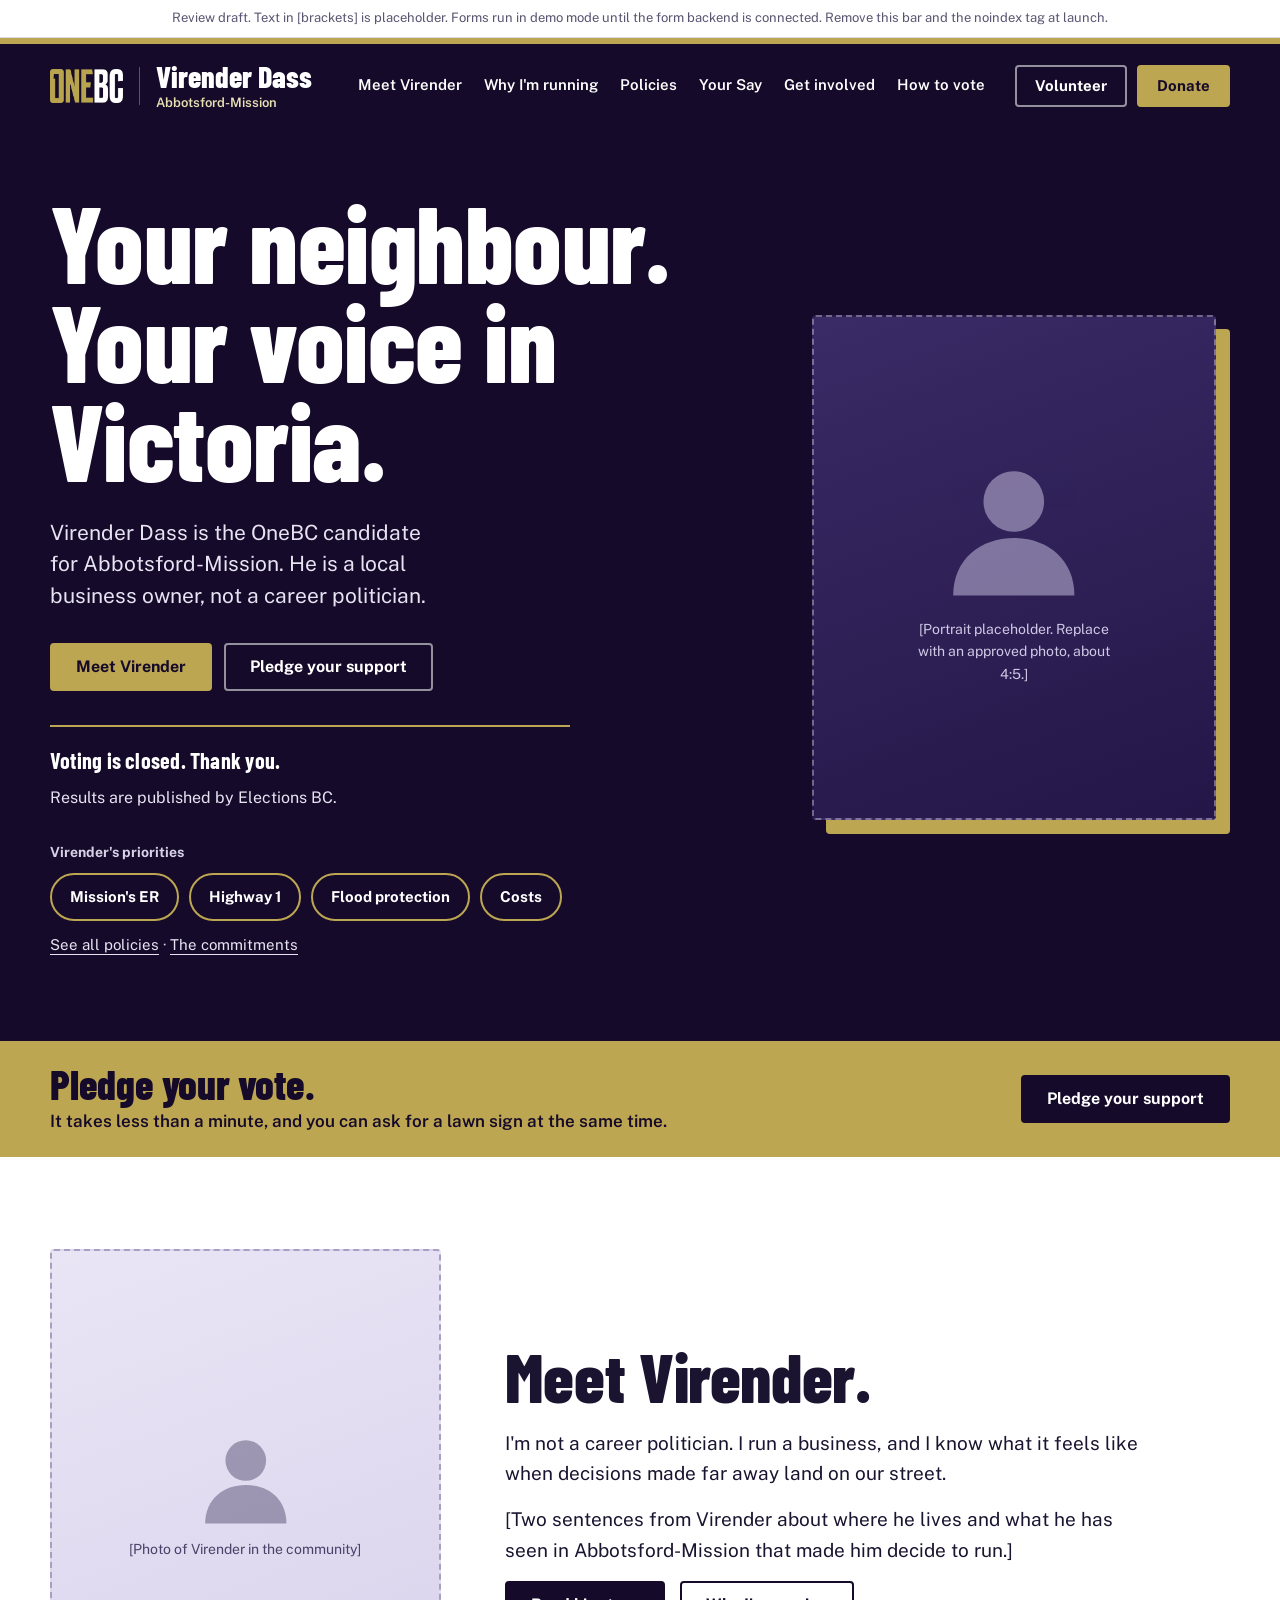
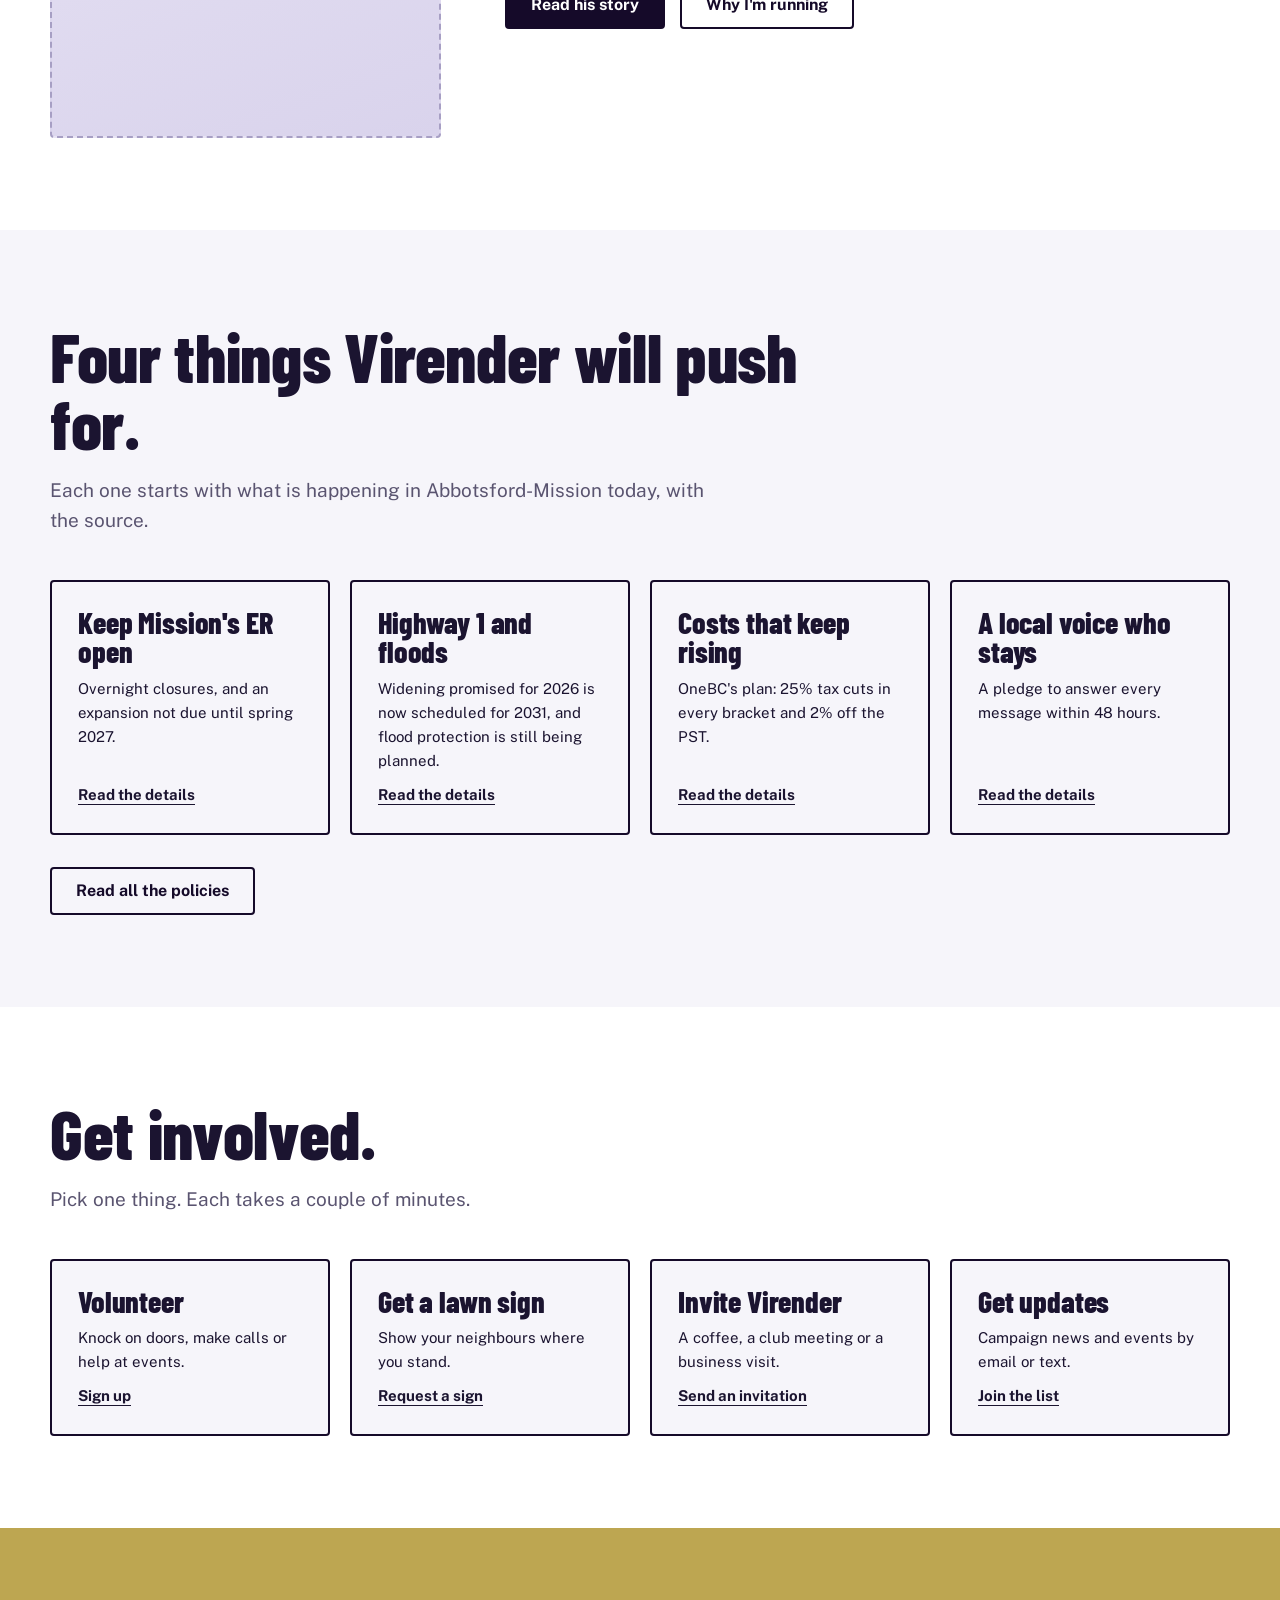
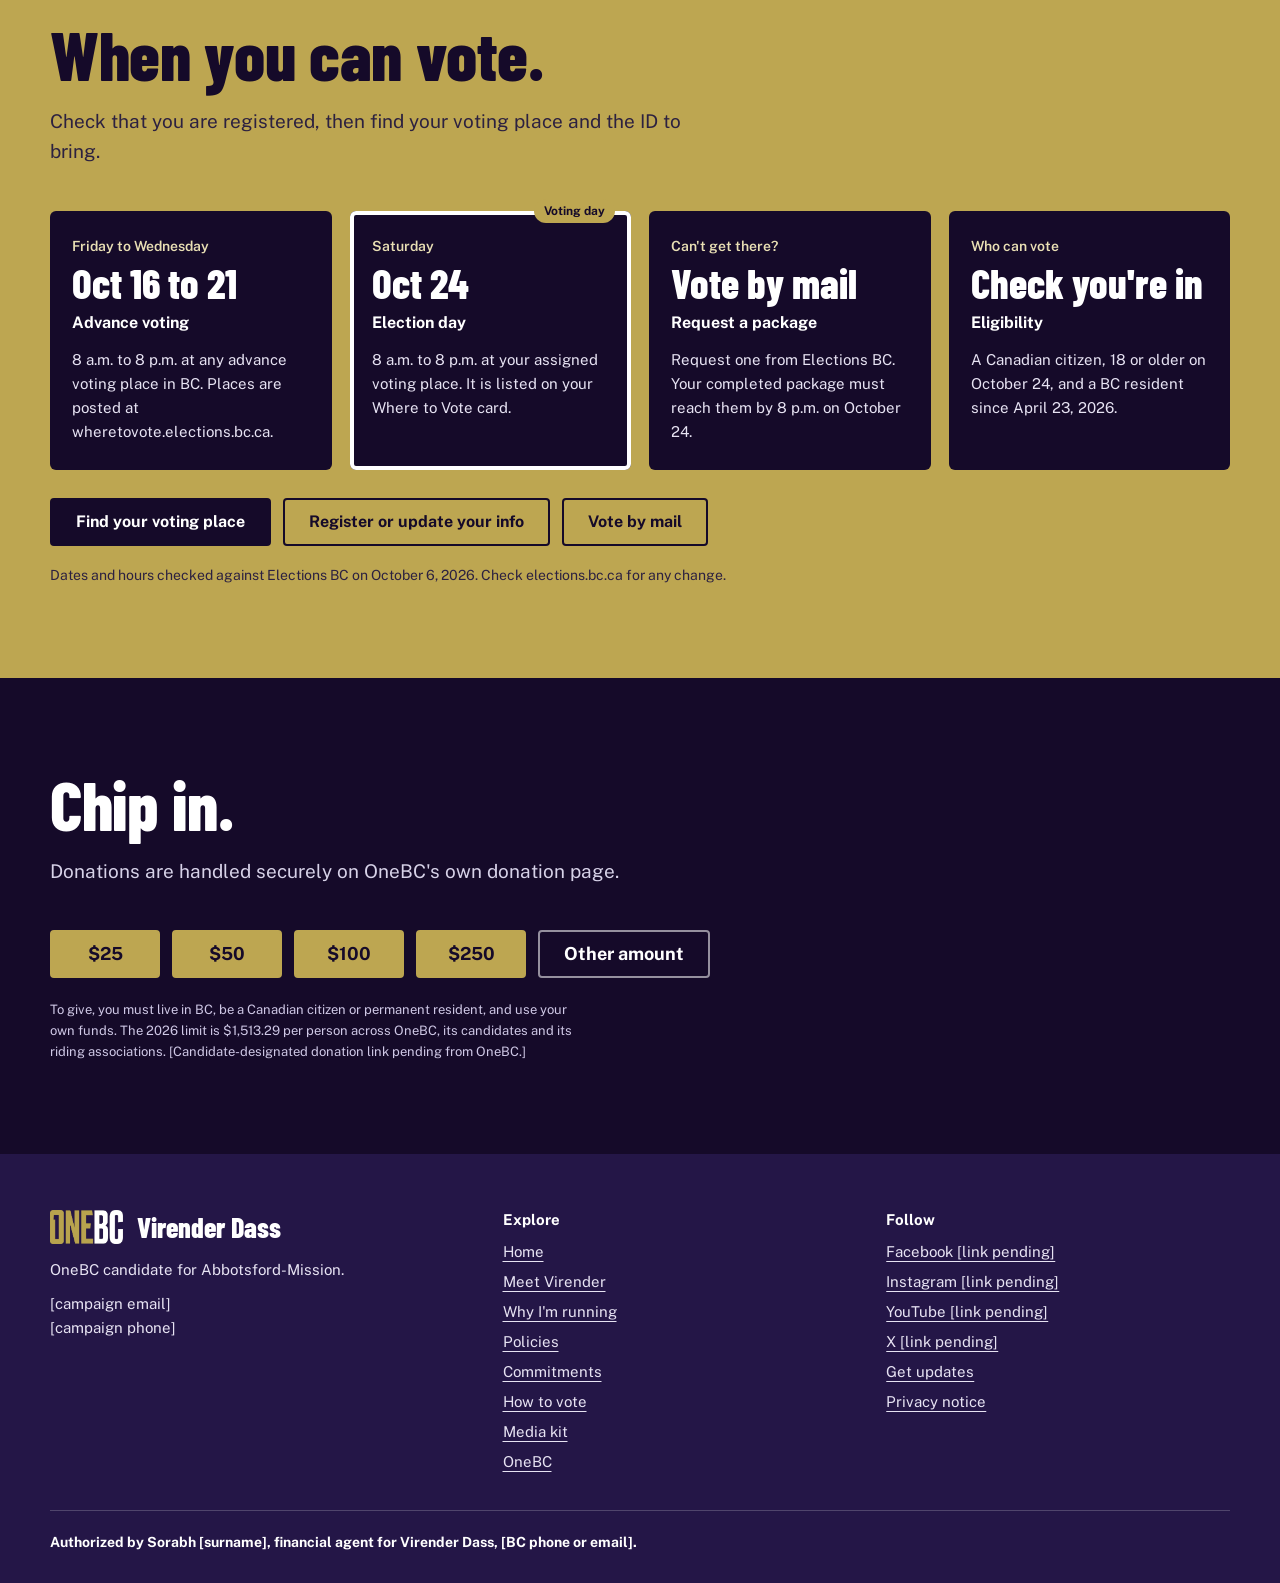
==== index.html @ bd993cc3 "Initial commit: Virender Dass campaign site Co-Authored-By: Claude Opus 5.5 <noreply@anthropic.com>" ====
<!doctype html>
<html lang="en-CA">
<head>
<meta charset="utf-8">
<meta name="viewport" content="width=device-width,initial-scale=1">
<title>Virender Dass | OneBC candidate for Abbotsford-Mission</title>
<meta name="description" content="Virender Dass is the OneBC candidate for Abbotsford-Mission. Meet him, read the plan, and find out how to vote on October 24.">
<!-- REMOVE the next line at launch so search engines can index the site -->
<meta name="robots" content="noindex,nofollow">
<meta name="theme-color" content="#150A29">
<meta property="og:title" content="Virender Dass | OneBC candidate for Abbotsford-Mission">
<meta property="og:description" content="Virender Dass is the OneBC candidate for Abbotsford-Mission. Meet him, read the plan, and find out how to vote on October 24.">
<meta property="og:type" content="website">
<link rel="icon" href="data:image/svg+xml,%3Csvg xmlns='http://www.w3.org/2000/svg' viewBox='0 0 64 64'%3E%3Crect width='64' height='64' rx='10' fill='%23150A29'/%3E%3Ctext x='32' y='43' font-family='Arial Black,Arial' font-size='28' font-weight='800' text-anchor='middle' fill='%23BDA651'%3EVD%3C/text%3E%3C/svg%3E">
<link rel="preconnect" href="https://fonts.googleapis.com">
<link rel="preconnect" href="https://fonts.gstatic.com" crossorigin>
<link href="https://fonts.googleapis.com/css2?family=Barlow+Condensed:wght@600;700;800&family=Public+Sans:wght@400;600;700&display=swap" rel="stylesheet">
<link rel="stylesheet" href="assets/style.css">
</head>
<body id="top">
<a class="skip" href="#main">Skip to content</a>
<div class="review" role="note">Review draft. Text in [brackets] is placeholder. Forms run in demo mode until the form backend is connected. Remove this bar and the noindex tag at launch.</div>
<header class="site-header">
  <div class="wrap bar">
    <a class="lockup" href="index.html" aria-label="Virender Dass, OneBC candidate for Abbotsford-Mission. Home">
      <img class="party-logo" src="assets/onebc-logo.png" alt="OneBC" width="73" height="34">
      <span class="rule" aria-hidden="true"></span>
      <span><span class="name">Virender Dass</span><span class="sub">Abbotsford-Mission</span></span>
    </a>
    <button class="menu-btn" aria-expanded="false" aria-controls="nav">Menu</button>
    <nav class="nav" id="nav" aria-label="Main">
      <a class="link" href="meet-virender.html">Meet Virender</a>
      <a class="link" href="why-im-running.html">Why I'm running</a>
      <a class="link" href="policies.html">Policies</a>
      <a class="link" href="your-say.html">Your Say</a>
      <a class="link" href="index.html#involved">Get involved</a>
      <a class="link" href="index.html#vote">How to vote</a>
      <span class="cta">
        <button class="btn btn-ghost" data-form="volunteer" type="button">Volunteer</button>
        <a class="btn btn-gold" href="#donate">Donate</a>
      </span>
    </nav>
  </div>
</header>
<main id="main">
<section class="hero" aria-labelledby="hero-title">
  <div class="wrap hero-grid">
    <div>
      <h1 id="hero-title">Your neighbour.<br>Your voice in Victoria.</h1>
      <p class="lede">Virender Dass is the OneBC candidate for Abbotsford-Mission. He is a local business owner, not a career politician.</p>
      <div class="actions">
        <a class="btn btn-gold" href="meet-virender.html">Meet Virender</a>
        <a class="btn btn-ghost" href="#" data-link="pledge" target="_blank" rel="noopener">Pledge your support</a>
      </div>
      <div class="countdown" id="countdown">
        <p class="cd-label" id="cd-label">Election day is Saturday, October 24</p>
        <div class="cd-grid" aria-hidden="true">
          <div><strong id="cd-d">--</strong><span>days</span></div>
          <div><strong id="cd-h">--</strong><span>hours</span></div>
          <div><strong id="cd-m">--</strong><span>minutes</span></div>
          <div class="cd-s"><strong id="cd-s">--</strong><span>seconds</span></div>
        </div>
        <p class="sr-only" id="cd-sr"></p>
        <p class="cd-status" id="cd-status">Advance voting is Friday, October 16 to Wednesday, October 21.</p>
      </div>
      <div class="pills">
        <p class="pills-label">Virender's priorities</p>
        <ul>
          <li><a href="policies.html#health">Mission's ER</a></li>
          <li><a href="policies.html#roads">Highway 1</a></li>
          <li><a href="policies.html#floods">Flood protection</a></li>
          <li><a href="policies.html#costs">Costs</a></li>
        </ul>
        <p class="pill-links"><a href="policies.html">See all policies</a> <span aria-hidden="true">·</span> <a href="commitments.html">The commitments</a></p>
      </div>
    </div>
    <figure class="portrait">
      <div class="frame" id="portrait">
        <!-- Replace this block with: <img src="assets/virender-portrait.jpg" alt="Virender Dass"> -->
        <svg viewBox="0 0 100 100" aria-hidden="true"><circle cx="50" cy="34" r="20" fill="currentColor"/><path d="M10 96c0-24 18-38 40-38s40 14 40 38z" fill="currentColor"/></svg>
        <small>[Portrait placeholder. Replace with an approved photo, about 4:5.]</small>
      </div>
    </figure>
  </div>
</section>

<section class="pledge" aria-label="Pledge your vote">
  <div class="wrap">
    <div>
      <h2>Pledge your vote.</h2>
      <p>It takes less than a minute, and you can ask for a lawn sign at the same time.</p>
    </div>
    <a class="btn btn-navy" href="#" data-link="pledge" target="_blank" rel="noopener">Pledge your support</a>
  </div>
</section>

<section class="block teaser" aria-labelledby="meet-title">
  <div class="wrap teaser-grid">
    <div class="ph tall" role="img" aria-label="Photo of Virender in the community"><svg viewBox="0 0 100 100" aria-hidden="true"><circle cx="50" cy="34" r="20" fill="currentColor"/><path d="M10 96c0-24 18-38 40-38s40 14 40 38z" fill="currentColor"/></svg><span>[Photo of Virender in the community]</span></div>
    <div>
      <h2 id="meet-title">Meet Virender.</h2>
      <p>I'm not a career politician. I run a business, and I know what it feels like when decisions made far away land on our street.</p>
      <p>[Two sentences from Virender about where he lives and what he has seen in Abbotsford-Mission that made him decide to run.]</p>
      <p><a class="btn btn-navy" href="meet-virender.html">Read his story</a> &nbsp; <a class="btn btn-line" href="why-im-running.html">Why I'm running</a></p>
    </div>
  </div>
</section>

<section class="block" id="priorities" aria-labelledby="pri-title">
  <div class="wrap">
    <div class="sec-head">
      <h2 id="pri-title">Four things Virender will push for.</h2>
      <p>Each one starts with what is happening in Abbotsford-Mission today, with the source.</p>
    </div>
    <div class="tiles">
      <a class="tile" href="policies.html#health"><h3>Keep Mission's ER open</h3><p>Overnight closures, and an expansion not due until spring 2027.</p><span class="go">Read the details</span></a>
      <a class="tile" href="policies.html#roads"><h3>Highway 1 and floods</h3><p>Widening promised for 2026 is now scheduled for 2031, and flood protection is still being planned.</p><span class="go">Read the details</span></a>
      <a class="tile" href="policies.html#costs"><h3>Costs that keep rising</h3><p>OneBC's plan: 25% tax cuts in every bracket and 2% off the PST.</p><span class="go">Read the details</span></a>
      <a class="tile" href="policies.html#voice"><h3>A local voice who stays</h3><p>A pledge to answer every message within 48 hours.</p><span class="go">Read the details</span></a>
    </div>
    <p style="margin-top:32px"><a class="btn btn-line" href="policies.html">Read all the policies</a></p>
  </div>
</section>

<section class="block involved" id="involved" aria-labelledby="inv-title">
  <div class="wrap">
    <div class="sec-head">
      <h2 id="inv-title">Get involved.</h2>
      <p>Pick one thing. Each takes a couple of minutes.</p>
    </div>
    <div class="tiles">
      <button class="tile" type="button" data-form="volunteer"><h3>Volunteer</h3><p>Knock on doors, make calls or help at events.</p><span class="go">Sign up</span></button>
      <button class="tile" type="button" data-form="lawnsign"><h3>Get a lawn sign</h3><p>Show your neighbours where you stand.</p><span class="go">Request a sign</span></button>
      <button class="tile" type="button" data-form="invite"><h3>Invite Virender</h3><p>A coffee, a club meeting or a business visit.</p><span class="go">Send an invitation</span></button>
      <button class="tile" type="button" data-form="updates"><h3>Get updates</h3><p>Campaign news and events by email or text.</p><span class="go">Join the list</span></button>
    </div>
  </div>
</section>

<section class="block vote" id="vote" aria-labelledby="vote-title">
  <div class="wrap">
    <div class="sec-head">
      <h2 id="vote-title">When you can vote.</h2>
      <p>Check that you are registered, then find your voting place and the ID to bring.</p>
    </div>
    <div class="vote-cards">
      <div class="vcard">
        <span class="dow">Friday to Wednesday</span>
        <strong>Oct 16 to 21</strong>
        <span class="what">Advance voting</span>
        <p>8 a.m. to 8 p.m. at any advance voting place in BC. Places are posted at wheretovote.elections.bc.ca.</p>
      </div>
      <div class="vcard hl">
        <span class="dow">Saturday</span>
        <strong>Oct 24</strong>
        <span class="what">Election day</span>
        <p>8 a.m. to 8 p.m. at your assigned voting place. It is listed on your Where to Vote card.</p>
        <em class="badge">Voting day</em>
      </div>
      <div class="vcard">
        <span class="dow">Can't get there?</span>
        <strong>Vote by mail</strong>
        <span class="what">Request a package</span>
        <p>Request one from Elections BC. Your completed package must reach them by 8 p.m. on October 24.</p>
      </div>
      <div class="vcard">
        <span class="dow">Who can vote</span>
        <strong>Check you're in</strong>
        <span class="what">Eligibility</span>
        <p>A Canadian citizen, 18 or older on October 24, and a BC resident since April 23, 2026.</p>
      </div>
    </div>
    <p class="vote-actions">
      <a class="btn btn-navy" href="https://wheretovote.elections.bc.ca" target="_blank" rel="noopener">Find your voting place</a>
      <a class="btn btn-line" href="https://elections.bc.ca/register" target="_blank" rel="noopener">Register or update your info</a>
      <a class="btn btn-line" href="https://elections.bc.ca/votebymail" target="_blank" rel="noopener">Vote by mail</a>
    </p>
    <p class="checked">Dates and hours checked against Elections BC on October 6, 2026. Check elections.bc.ca for any change.</p>
  </div>
</section>
<section class="block donate" id="donate" aria-labelledby="don-title">
  <div class="wrap">
    <div class="sec-head">
      <h2 id="don-title">Chip in.</h2>
      <p>Donations are handled securely on OneBC's own donation page.</p>
    </div>
    <div class="amounts">
      <a class="btn btn-gold" href="#" data-link="donate" target="_blank" rel="noopener">$25</a>
      <a class="btn btn-gold" href="#" data-link="donate" target="_blank" rel="noopener">$50</a>
      <a class="btn btn-gold" href="#" data-link="donate" target="_blank" rel="noopener">$100</a>
      <a class="btn btn-gold" href="#" data-link="donate" target="_blank" rel="noopener">$250</a>
      <a class="btn btn-ghost" href="#" data-link="donate" target="_blank" rel="noopener">Other amount</a>
    </div>
    <p class="fine">To give, you must live in BC, be a Canadian citizen or permanent resident, and use your own funds. The 2026 limit is $1,513.29 per person across OneBC, its candidates and its riding associations. [Candidate-designated donation link pending from OneBC.]</p>
  </div>
</section>
</main>

<footer class="footer">
  <div class="wrap">
    <div class="f-grid">
      <div>
        <div class="logo-row">
          <img class="party-logo" src="assets/onebc-logo.png" alt="OneBC" width="73" height="34">
          <span class="nm">Virender Dass</span>
        </div>
        <p>OneBC candidate for Abbotsford-Mission.</p>
        <p style="margin-top:10px">[campaign email]<br>[campaign phone]</p>
      </div>
      <div>
        <h4>Explore</h4>
        <ul>
          <li><a href="index.html">Home</a></li>
          <li><a href="meet-virender.html">Meet Virender</a></li>
          <li><a href="why-im-running.html">Why I'm running</a></li>
          <li><a href="policies.html">Policies</a></li>
          <li><a href="commitments.html">Commitments</a></li>
          <li><a href="index.html#vote">How to vote</a></li>
          <li><a href="media-kit.html">Media kit</a></li>
          <li><a href="https://1bc.ca/" target="_blank" rel="noopener">OneBC</a></li>
        </ul>
      </div>
      <div>
        <h4>Follow</h4>
        <ul>
          <li><a href="#">Facebook [link pending]</a></li>
          <li><a href="#">Instagram [link pending]</a></li>
          <li><a href="#">YouTube [link pending]</a></li>
          <li><a href="#">X [link pending]</a></li>
          <li><button class="linkbtn" type="button" data-form="updates">Get updates</button></li>
          <li><button class="linkbtn" type="button" data-privacy-open>Privacy notice</button></li>
        </ul>
      </div>
    </div>
    <div class="auth">
      <p><strong>Authorized by Sorabh [surname], financial agent for Virender Dass, [BC phone or email].</strong></p>
    </div>
  </div>
</footer>

<dialog id="dlg" aria-labelledby="dlg-title">
  <div class="dlg-in">
    <div class="dlg-head"><h2 id="dlg-title"></h2><button class="x" type="button" aria-label="Close" id="dlg-x">&times;</button></div>
    <p class="dlg-intro" id="dlg-intro"></p>
    <div id="dlg-body"></div>
  </div>
</dialog>
<script src="assets/site.js"></script>
</body>
</html>
---- assets/style.css ----
:root{
  --navy:#150A29; --navy-2:#241647; --gold:#BDA651; --gold-soft:#E9DFB4;
  --ink:#1B1430; --muted:#5A5470; --paper:#F6F5FA; --white:#fff; --line:#DDD9E8;
  --note-gold:#F1E4A4; --note-white:#FFFFFF; --note-lilac:#DAD6F0; --note-blush:#F2D9D6;
  --display:"Barlow Condensed","Arial Narrow",Impact,sans-serif;
  --body:"Public Sans",system-ui,-apple-system,"Segoe UI",Roboto,Arial,sans-serif;
}
*{box-sizing:border-box}
html{scroll-behavior:smooth;scroll-padding-top:96px}
body{margin:0;background:var(--paper);color:var(--ink);font:400 17px/1.6 var(--body);-webkit-font-smoothing:antialiased}
img{max-width:100%;display:block}
a{color:inherit;text-underline-offset:4px}
h1,h2,h3,h4,p,figure,ul,ol{margin:0}
h1,h2,h3{font-family:var(--display);font-weight:800;line-height:.98;letter-spacing:-.005em}
h4{font:700 15px/1.3 var(--body)}
button,input,select,textarea{font:inherit;color:inherit}
:focus-visible{outline:3px solid var(--gold);outline-offset:3px}
.wrap{width:min(1180px,calc(100% - 48px));margin-inline:auto}
.skip{position:absolute;left:12px;top:-80px;background:var(--white);color:var(--ink);padding:10px 14px;z-index:100;border-radius:4px}
.skip:focus{top:12px}

/* review bar (remove at launch) */
.review{background:var(--white);border-bottom:1px solid var(--line);font-size:13px;padding:8px 24px;text-align:center;color:var(--muted)}

/* buttons */
.btn{display:inline-flex;align-items:center;justify-content:center;gap:8px;min-height:48px;padding:11px 24px;border-radius:4px;border:2px solid transparent;font:700 16px/1 var(--body);text-decoration:none;cursor:pointer;transition:background .15s,color .15s,border-color .15s}
.btn-gold{background:var(--gold);color:var(--navy);border-color:var(--gold)}
.btn-gold:hover{background:var(--gold-soft);border-color:var(--gold-soft)}
.btn-ghost{background:transparent;color:var(--white);border-color:rgba(255,255,255,.55)}
.btn-ghost:hover{border-color:var(--white);background:rgba(255,255,255,.08)}
.btn-navy{background:var(--navy);color:var(--white);border-color:var(--navy)}
.btn-navy:hover{background:var(--navy-2)}
.btn-line{background:transparent;color:var(--navy);border-color:var(--navy)}
.btn-line:hover{background:var(--navy);color:var(--white)}
.btn[disabled]{opacity:.6;cursor:progress}

/* header */
.site-header{background:var(--navy);color:var(--white);position:sticky;top:0;z-index:50;border-top:6px solid var(--gold)}
.bar{display:flex;align-items:center;gap:28px;min-height:84px}
.lockup{display:flex;align-items:center;gap:16px;text-decoration:none;flex-shrink:0}
.party-logo{height:34px;width:auto}
.lockup .rule{width:1px;height:38px;background:rgba(255,255,255,.3)}
.lockup .name{display:block;font:800 30px/1 var(--display)}
.lockup .sub{display:block;font:600 13px/1.2 var(--body);color:var(--gold-soft);margin-top:4px}
.nav{margin-left:auto;display:flex;align-items:center;gap:22px}
.nav a.link{font:600 15px/1 var(--body);text-decoration:none;padding:8px 0;border-bottom:2px solid transparent}
.nav a.link:hover{border-color:var(--gold)}
.nav .cta{display:flex;gap:10px;margin-left:8px}
.nav .btn{min-height:42px;padding:8px 18px;font-size:15px}
.menu-btn{display:none;margin-left:auto;background:transparent;border:2px solid rgba(255,255,255,.5);color:var(--white);border-radius:4px;padding:8px 14px;font-weight:700;cursor:pointer}

/* hero */
.hero{background:var(--navy);color:var(--white);padding:64px 0 84px}
.hero-grid{display:grid;grid-template-columns:1.25fr .75fr;gap:64px;align-items:center}
.hero h1{font-size:clamp(3.6rem,8.4vw,7.6rem);line-height:.92}
.hero .lede{font-size:21px;line-height:1.5;max-width:30ch;margin-top:28px;color:#E7E3F3}
.hero .actions{display:flex;flex-wrap:wrap;gap:12px;margin-top:32px}
.hero .dates{margin-top:30px;padding-top:18px;border-top:2px solid var(--gold);display:inline-flex;gap:28px;flex-wrap:wrap;font-size:16px;color:#E7E3F3}
.hero .dates strong{display:block;font:700 22px/1.1 var(--display);color:var(--white);letter-spacing:.01em}
.portrait{position:relative;margin:0 14px 14px 0}
.portrait::before{content:"";position:absolute;inset:14px -14px -14px 14px;background:var(--gold);border-radius:4px}
.portrait .frame{position:relative;aspect-ratio:4/5;border-radius:4px;background:linear-gradient(160deg,#3a2a66,#241647);display:flex;flex-direction:column;align-items:center;justify-content:center;text-align:center;padding:28px;color:#CFC8E6;border:2px dashed rgba(255,255,255,.35);overflow:hidden}
.portrait .frame img{position:absolute;inset:0;width:100%;height:100%;object-fit:cover}
.portrait .frame svg{width:44%;opacity:.5;margin-bottom:16px}
.portrait .frame small{font-size:14px;max-width:24ch}

/* pledge band */
.pledge{background:var(--gold);color:var(--navy)}
.pledge .wrap{display:flex;align-items:center;justify-content:space-between;gap:24px;padding-block:22px;flex-wrap:wrap}
.pledge h2{font-size:clamp(1.9rem,3.6vw,2.6rem)}
.pledge p{font-weight:600;margin-top:4px}

/* sections */
section.block{padding:92px 0}
.sec-head{max-width:760px;margin-bottom:44px}
.sec-head h2{font-size:clamp(2.6rem,5.4vw,4.4rem)}
.sec-head p{margin-top:18px;font-size:19px;color:var(--muted);max-width:56ch}

/* your say */
.say{background:var(--paper)}
.say-grid{display:grid;grid-template-columns:.9fr 1.1fr;gap:40px;align-items:start}
.stack{display:grid;gap:26px;position:sticky;top:110px}
.note{position:relative;padding:26px 26px 24px;border-radius:2px;box-shadow:7px 8px 0 rgba(21,10,41,.16);background:var(--note-white)}
.note::after{content:"";position:absolute;top:0;right:0;width:30px;height:30px;background:linear-gradient(225deg,var(--paper) 50%,rgba(21,10,41,.18) 50%)}
.n-gold{background:var(--note-gold)} .n-white{background:var(--note-white)} .n-lilac{background:var(--note-lilac)} .n-blush{background:var(--note-blush)}
.call h3{font-size:22px;font-weight:700;margin-bottom:6px}
.call .num{font:800 clamp(2.4rem,5vw,3.4rem)/1 var(--display);margin:4px 0 10px;display:block}
.call a.num{text-decoration:none}
.call p{font-size:16px}
.how h3{font-size:24px;margin-bottom:14px}
.how ol{padding-left:0;list-style:none;display:grid;gap:12px;counter-reset:s}
.how li{counter-increment:s;display:grid;grid-template-columns:34px 1fr;gap:12px;align-items:start;font-size:16px}
.how li::before{content:counter(s);display:grid;place-items:center;width:34px;height:34px;border-radius:50%;background:var(--navy);color:var(--white);font:800 18px/1 var(--display)}
.formcard h3{font-size:30px;margin-bottom:6px}
.formcard .intro{font-size:16px;color:var(--muted);margin-bottom:8px}

/* forms */
.field{margin-top:16px}
.field label,.field .lab{display:block;font-weight:700;font-size:15px;margin-bottom:6px}
.field .opt{font-weight:400;color:var(--muted)}
.field input[type=text],.field input[type=email],.field input[type=tel],.field select,.field textarea{width:100%;background:var(--white);border:2px solid #B9B3CC;border-radius:4px;padding:12px 13px;min-height:48px}
.field textarea{min-height:130px;resize:vertical}
.field input:focus,.field select:focus,.field textarea:focus{border-color:var(--navy);outline:3px solid var(--gold);outline-offset:1px}
.field .help{font-size:14px;color:var(--muted);margin-top:5px}
.field .count{font-size:13px;color:var(--muted);text-align:right;margin-top:4px}
.field.invalid input,.field.invalid select,.field.invalid textarea{border-color:#A3122A}
.err{color:#A3122A;font-size:14px;font-weight:600;margin-top:5px;display:none}
.field.invalid .err{display:block}
.field label.check,.check{display:grid;grid-template-columns:24px 1fr;gap:10px;align-items:start;font-size:15px;font-weight:400;margin:12px 0 0}
.check input{width:22px;height:22px;margin:2px 0 0;accent-color:var(--navy)}
.checks{display:grid;grid-template-columns:1fr 1fr;gap:2px 16px}
.hp{position:absolute!important;left:-9999px;width:1px;height:1px;overflow:hidden}
.submit-row{margin-top:22px;display:flex;align-items:center;gap:14px;flex-wrap:wrap}
.fine{font-size:13px;color:var(--muted);margin-top:14px}
.done{padding:6px 0}
.done h3{font-size:34px;margin-bottom:10px}
.done .ref{margin-top:14px;font-size:15px}
.done .ref strong{font:800 28px/1 var(--display);letter-spacing:.06em;margin-left:6px}
.demo-note{margin-top:14px;font-size:14px;font-weight:700;color:#8a4b00}

/* wall */
.wall-head{display:flex;align-items:end;justify-content:space-between;gap:20px;margin:72px 0 28px;flex-wrap:wrap}
.wall-head h3{font-size:clamp(2rem,4vw,3rem)}
.wall-head p{color:var(--muted);max-width:46ch}
.wall{display:grid;grid-template-columns:repeat(auto-fill,minmax(250px,1fr));gap:30px 26px}
.wall .note{padding:24px 22px 18px;transform:rotate(var(--r,0deg));transition:transform .18s}
.wall .note:hover{transform:rotate(0) translateY(-3px)}
.wall .note:nth-child(4n+1){--r:-1.4deg} .wall .note:nth-child(4n+2){--r:.9deg} .wall .note:nth-child(4n+3){--r:-.6deg} .wall .note:nth-child(4n+4){--r:1.3deg}
.wall .topic{font-weight:700;font-size:13px;color:var(--navy);background:rgba(21,10,41,.09);display:inline-block;padding:3px 9px;border-radius:99px;margin-bottom:12px}
.wall .text{font-size:17px;line-height:1.5}
.wall .meta{display:flex;justify-content:space-between;gap:10px;margin-top:16px;padding-top:10px;border-top:1px solid rgba(21,10,41,.4);font-size:13px;font-weight:700}
.wall .sample{position:absolute;top:-10px;left:14px;background:#8a4b00;color:var(--white);font:700 12px/1 var(--body);padding:5px 8px;border-radius:3px}
.wall-empty{background:var(--white);border:2px dashed #B9B3CC;border-radius:4px;padding:34px;text-align:center;color:var(--muted)}
.wall-flag{margin-bottom:18px;font-size:14px;font-weight:700;color:#8a4b00}

/* meet */
.meet{background:var(--white)}
.meet-grid{display:grid;grid-template-columns:.8fr 1.2fr;gap:64px;align-items:start}
.facts{list-style:none;padding:0;display:grid;gap:0;border-top:3px solid var(--navy)}
.facts li{padding:18px 0;border-bottom:1px solid var(--line)}
.facts strong{display:block;font:800 26px/1.1 var(--display)}
.facts span{font-size:15px;color:var(--muted)}
.prose p{margin-bottom:18px;max-width:60ch}
.prose p:first-child{font-size:22px;line-height:1.45;font-weight:600}

/* priorities */
.issues{border-top:3px solid var(--navy)}
.issue{display:grid;grid-template-columns:.8fr 1.1fr 1.1fr;gap:40px;padding:36px 0;border-bottom:1px solid var(--line)}
.issue h3{font-size:clamp(1.9rem,3vw,2.5rem)}
.issue h4{margin-bottom:8px;color:var(--muted)}
.issue p{font-size:16px;max-width:52ch}
.issue ul{padding-left:20px;font-size:16px;display:grid;gap:6px}
.sources{margin-top:12px;font-size:14px;color:var(--muted)}
.sources a{margin-right:12px}
.plan-link{margin-top:36px}

/* involved */
.involved{background:var(--white)}
.tiles{display:grid;grid-template-columns:repeat(4,1fr);gap:20px}
.tile{display:flex;flex-direction:column;align-items:flex-start;gap:10px;padding:26px;border:2px solid var(--navy);border-radius:4px;background:var(--paper);text-align:left;cursor:pointer;text-decoration:none;transition:background .15s,color .15s}
.tile:hover{background:var(--navy);color:var(--white)}
.tile h3{font-size:30px}
.tile p{font-size:15px}
.tile .go{margin-top:auto;font-weight:700;font-size:15px;text-decoration:underline;text-underline-offset:4px}

/* vote */
.vote{background:var(--gold);color:var(--navy)}
.vote .sec-head p{color:#2c2140}
.dates-grid{display:grid;grid-template-columns:repeat(2,minmax(0,360px));gap:24px;margin-bottom:34px}
.date-card{background:var(--navy);color:var(--white);padding:26px;border-radius:4px}
.date-card strong{display:block;font:800 clamp(2.4rem,4.4vw,3.4rem)/1 var(--display)}
.date-card span{display:block;margin-top:8px;color:#E7E3F3;font-size:16px}

/* donate */
.donate{background:var(--navy);color:var(--white)}
.donate .sec-head p{color:#D7D2E8}
.amounts{display:flex;flex-wrap:wrap;gap:12px;margin-bottom:22px}
.amounts .btn{min-width:110px;font-size:18px}
.donate .fine{color:#CFC8E6;max-width:68ch}

/* footer */
.footer{background:var(--navy-2);color:#E7E3F3;padding:56px 0 30px;font-size:15px}
.f-grid{display:grid;grid-template-columns:1.2fr 1fr 1fr;gap:40px}
.footer h4{color:var(--white);margin-bottom:10px}
.footer ul{list-style:none;padding:0;display:grid;gap:6px}
.footer a{color:#E7E3F3}
.footer .logo-row{display:flex;align-items:center;gap:14px;margin-bottom:14px}
.footer .logo-row .nm{font:800 28px/1 var(--display);color:var(--white)}
.auth{margin-top:36px;padding-top:20px;border-top:1px solid rgba(255,255,255,.2);font-size:14px;display:grid;gap:6px}
.auth strong{color:var(--white)}
.linkbtn{background:none;border:0;padding:0;color:#E7E3F3;text-decoration:underline;text-underline-offset:4px;cursor:pointer}

/* dialog */
dialog{border:0;border-radius:6px;padding:0;width:min(640px,calc(100% - 28px));max-height:92vh;color:var(--ink);background:var(--white)}
dialog::backdrop{background:rgba(21,10,41,.7)}
.dlg-in{padding:28px 28px 30px}
.dlg-head{display:flex;justify-content:space-between;align-items:start;gap:16px}
.dlg-head h2{font-size:38px}
.x{background:var(--paper);border:0;width:44px;height:44px;border-radius:50%;font-size:26px;line-height:1;cursor:pointer;flex-shrink:0}
.dlg-intro{margin-top:8px;font-size:16px;color:var(--muted)}
.priv h3{font-size:22px;margin:18px 0 6px;font-family:var(--body);font-weight:700;line-height:1.3}
.priv p,.priv li{font-size:15px}
.priv ul{padding-left:20px}

@media (max-width:980px){
  .nav{gap:16px}
  .hero-grid,.say-grid,.meet-grid{grid-template-columns:1fr;gap:44px}
  .stack{position:static}
  .issue{grid-template-columns:1fr;gap:18px}
  .tiles{grid-template-columns:repeat(2,1fr)}
  .f-grid{grid-template-columns:1fr 1fr}
  .portrait{max-width:420px}
}
@media (max-width:1100px){
  .menu-btn{display:block}
  .nav{display:none;position:absolute;left:0;right:0;top:100%;background:var(--navy);flex-direction:column;align-items:stretch;gap:0;padding:12px 24px 24px;border-bottom:4px solid var(--gold)}
  .nav.open{display:flex}
  .nav a.link{padding:16px 0;border-bottom:1px solid rgba(255,255,255,.15);font-size:18px}
  .nav .cta{margin:18px 0 0;flex-direction:column}
  .nav .btn{min-height:50px}
  .site-header{position:sticky}
  .bar{position:relative}
}
@media (max-width:640px){
  body{font-size:16px}
  .wrap{width:calc(100% - 36px)}
  section.block{padding:64px 0}
  .hero{padding:44px 0 64px}
  .lockup .rule{display:none}
  .site-header .party-logo{height:26px}
  .lockup{gap:12px}
  .lockup .name{font-size:26px}
  .tiles,.dates-grid,.f-grid,.checks{grid-template-columns:1fr}
  .dlg-in{padding:22px 18px 24px}
  .dlg-head h2{font-size:32px}
  .wall .note{transform:none}
}
@media (prefers-reduced-motion:reduce){
  html{scroll-behavior:auto}
  *{transition:none!important}
}

[hidden]{display:none!important}
.nav a.link[aria-current=page]{border-color:var(--gold)}

/* inner page hero */
.page-hero{background:var(--navy);color:var(--white);padding:56px 0 64px}
.page-hero h1{font-size:clamp(3.4rem,8vw,6.6rem);line-height:.92}
.page-hero .sub{font-size:21px;line-height:1.5;max-width:40ch;margin-top:22px;color:#E7E3F3}

/* photo placeholder */
.ph{position:relative;aspect-ratio:4/3;background:linear-gradient(160deg,#E9E5F5,#D9D3EC);border:2px dashed #A79FC4;border-radius:4px;display:flex;flex-direction:column;align-items:center;justify-content:center;text-align:center;padding:24px;color:#4a4268;font-size:14px;overflow:hidden}
.ph.tall{aspect-ratio:4/5}
.ph img{position:absolute;inset:0;width:100%;height:100%;object-fit:cover}
.ph svg{width:30%;opacity:.45;margin-bottom:10px}

/* story blocks (Meet Virender) */
.story-wrap{background:var(--white)}
.story{display:grid;grid-template-columns:1fr 1fr;gap:56px;align-items:center;padding:60px 0;border-bottom:1px solid var(--line)}
.story:last-of-type{border-bottom:0}
.story:nth-of-type(even) .ph{order:2}
.story h2{font-size:clamp(2.1rem,3.8vw,3.2rem);margin-bottom:18px}
.story p{margin-bottom:14px;max-width:54ch}
.story p:first-of-type{font-size:19px}

/* pull quote */
.pullquote{background:var(--white);padding:76px 0}
.pullquote .wrap{display:grid;grid-template-columns:auto 1fr;gap:28px;align-items:start}
.pullquote svg{width:64px;height:auto;color:var(--gold);margin-top:6px}
.pullquote blockquote{margin:0}
.pullquote blockquote p{font:700 clamp(2rem,4.4vw,3.5rem)/1.08 var(--display);color:var(--navy);max-width:28ch}
.pullquote .note-line{margin-top:20px;font-size:15px;color:var(--muted)}
.pullquote .btn{margin-top:26px}

/* plan band */
.plan-band{background:var(--paper);text-align:center;padding:72px 0}
.plan-band .inner{background:var(--white);padding:56px 24px 60px}
.plan-band h2{font-size:clamp(2.6rem,5vw,3.8rem);color:var(--navy)}
.plan-band p{margin:12px auto 26px;color:var(--muted);font-size:18px;max-width:46ch}

/* prose pages */
.prose-wrap{background:var(--paper)}
.sec{padding:64px 0;border-bottom:1px solid var(--line)}
.sec:last-of-type{border-bottom:0}
.sec-grid{display:grid;grid-template-columns:.8fr 1.2fr;gap:56px;align-items:start}
.sec h2{font-size:clamp(2.1rem,3.8vw,3.2rem)}
.sec p{margin-bottom:14px;max-width:60ch}
.sec ul{padding-left:20px;display:grid;gap:8px;max-width:60ch}
.sec .sources,.policy .sources{font-size:14px;color:var(--muted)}
.sec .sources a,.policy .sources a{margin-right:14px}

/* cta band */
.cta-band{background:var(--navy);color:var(--white);padding:76px 0}
.cta-band h2{font-size:clamp(2.6rem,5vw,4rem)}
.cta-band p{margin-top:14px;font-size:19px;color:#D7D2E8;max-width:50ch}
.cta-band .actions{display:flex;flex-wrap:wrap;gap:12px;margin-top:28px}

/* policies */
.policy-layout{display:grid;grid-template-columns:270px 1fr;gap:64px;align-items:start;padding:56px 0 24px}
.jump{position:sticky;top:110px;border-top:3px solid var(--navy)}
.jump h2{font-family:var(--body);font-size:15px;font-weight:700;line-height:1.3;padding:14px 0 8px}
.jump ul{list-style:none;padding:0}
.jump a{display:block;padding:9px 0;border-bottom:1px solid var(--line);text-decoration:none;font-weight:600;font-size:15px}
.jump a:hover{text-decoration:underline}
.policy{padding:8px 0 56px;border-bottom:1px solid var(--line);margin-bottom:48px}
.policy:last-child{border-bottom:0}
.policy h2{font-size:clamp(2.2rem,4vw,3.4rem)}
.policy .promise{font-size:20px;font-weight:600;margin-top:12px;max-width:44ch}
.policy h3{font:700 17px/1.3 var(--body);margin:28px 0 8px;color:var(--navy)}
.policy p{max-width:62ch;margin-bottom:12px}
.policy ul{padding-left:20px;display:grid;gap:8px;max-width:62ch}
.policy .draft{font-size:14px;font-weight:700;color:#8a4b00;margin-bottom:8px}
.intro-box{padding:56px 0 8px;max-width:720px}
.intro-box p{font-size:20px;line-height:1.5;margin-bottom:14px}

/* home teaser */
.teaser{background:var(--white)}
.teaser-grid{display:grid;grid-template-columns:.7fr 1.3fr;gap:64px;align-items:center}
.teaser h2{font-size:clamp(2.6rem,5.4vw,4.4rem);margin-bottom:18px}
.teaser p{margin-bottom:16px;max-width:54ch;font-size:19px}

@media (max-width:980px){
  .story,.sec-grid,.teaser-grid{grid-template-columns:1fr;gap:32px}
  .story:nth-of-type(even) .ph{order:0}
  .policy-layout{grid-template-columns:1fr;gap:32px}
  .jump{position:static}
  .pullquote .wrap{grid-template-columns:1fr}
}

.sr-only{position:absolute;width:1px;height:1px;margin:-1px;padding:0;overflow:hidden;clip:rect(0,0,0,0);white-space:nowrap;border:0}

/* countdown */
.countdown{margin-top:34px;padding-top:20px;border-top:2px solid var(--gold);max-width:520px}
.cd-label{font:700 22px/1.2 var(--display);letter-spacing:.01em;color:var(--white)}
.cd-grid{display:grid;grid-template-columns:repeat(4,1fr);gap:10px;margin-top:12px}
.cd-grid>div{background:rgba(255,255,255,.07);border:1px solid rgba(255,255,255,.2);border-radius:6px;padding:12px 6px;text-align:center}
.cd-grid strong{display:block;font:800 clamp(2rem,4vw,2.8rem)/1 var(--display);color:var(--gold);font-variant-numeric:tabular-nums}
.cd-grid span{display:block;margin-top:4px;font-size:13px;color:#D7D2E8}
.cd-status{margin-top:12px;font-size:16px;color:#E7E3F3}
.pills{margin-top:30px}
.pills-label{font-size:14px;font-weight:700;color:#D7D2E8;margin-bottom:10px}
.pills ul{list-style:none;padding:0;display:flex;flex-wrap:wrap;gap:10px}
.pills ul a{display:inline-block;padding:10px 18px;border:2px solid var(--gold);border-radius:999px;color:var(--white);text-decoration:none;font-weight:700;font-size:15px}
.pills ul a:hover{background:var(--gold);color:var(--navy)}
.pill-links{margin-top:12px;font-size:15px;color:#D7D2E8}
.pill-links a{color:#E7E3F3}

/* vote cards */
.vote-cards{display:grid;grid-template-columns:repeat(4,1fr);gap:18px;margin-bottom:28px}
.vcard{position:relative;background:var(--navy);color:var(--white);padding:24px 22px 26px;border-radius:6px;display:flex;flex-direction:column;gap:6px}
.vcard.hl{outline:4px solid var(--white);outline-offset:-4px}
.vcard .dow{font-size:14px;font-weight:600;color:var(--gold-soft)}
.vcard strong{font:800 clamp(2rem,3.2vw,2.6rem)/1 var(--display)}
.vcard .what{font-weight:700;font-size:16px}
.vcard p{font-size:15px;color:#E7E3F3;margin-top:6px}
.vcard .badge{position:absolute;top:-12px;right:16px;background:var(--gold);color:var(--navy);font:700 12px/1 var(--body);font-style:normal;padding:6px 10px;border-radius:99px}
.vote-actions{display:flex;flex-wrap:wrap;gap:12px;margin-bottom:18px}
.vote .btn-line{border-color:var(--navy)}
.checked{font-size:14px;color:#2c2140}

/* commitments */
.draft-line{font-size:14px;font-weight:700;color:#8a4b00}
.commits{border-top:3px solid var(--navy);margin-top:12px}
.commit{display:grid;grid-template-columns:.9fr 1fr 1fr;gap:36px;padding:34px 0;border-bottom:1px solid var(--line)}
.commit h3{font-size:clamp(1.8rem,2.8vw,2.3rem)}
.commit h4{color:var(--muted);margin-bottom:6px}
.commit p{font-size:16px;max-width:46ch}
.scope{margin:64px 0 72px;background:var(--navy);color:var(--white);border-left:8px solid var(--gold);border-radius:4px;padding:40px 40px 34px}
.scope h2{font-size:clamp(2.2rem,4vw,3.2rem)}
.scope .lead{font-size:19px;margin:14px 0 26px;max-width:56ch;color:#E7E3F3}
.scope-grid{display:grid;grid-template-columns:1fr 1fr;gap:36px}
.scope h3{font:700 18px/1.3 var(--body);color:var(--gold);margin-bottom:10px}
.scope ul{padding-left:20px;display:grid;gap:8px;font-size:16px}
.fine-note{margin-top:20px;font-size:14px;color:#D7D2E8}

/* media kit */
.facts-table{border-collapse:collapse;width:100%;max-width:640px}
.facts-table th,.facts-table td{text-align:left;padding:12px 0;border-bottom:1px solid var(--line);vertical-align:top;font-size:16px}
.facts-table th{width:36%;font-weight:700;padding-right:18px}
.assets{display:grid;grid-template-columns:repeat(3,1fr);gap:22px}
.asset{background:var(--white);border:2px solid var(--navy);border-radius:4px;padding:26px}
.asset h3{font-size:28px;margin-bottom:8px}
.asset p{font-size:15px}
.status{display:inline-block;margin-top:12px;background:var(--gold-soft);color:var(--navy);font:700 12px/1 var(--body);padding:6px 10px;border-radius:99px}

@media (max-width:1100px){.vote-cards{grid-template-columns:repeat(2,1fr)}}
@media (max-width:980px){
  .commit{grid-template-columns:1fr;gap:14px}
  .scope-grid{grid-template-columns:1fr;gap:22px}
  .scope{padding:30px 22px}
  .assets{grid-template-columns:1fr}
}
@media (max-width:640px){
  .vote-cards{grid-template-columns:1fr}
  .cd-grid{gap:6px}
}
@media (prefers-reduced-motion:reduce){.cd-s{display:none}.cd-grid{grid-template-columns:repeat(3,1fr)}}
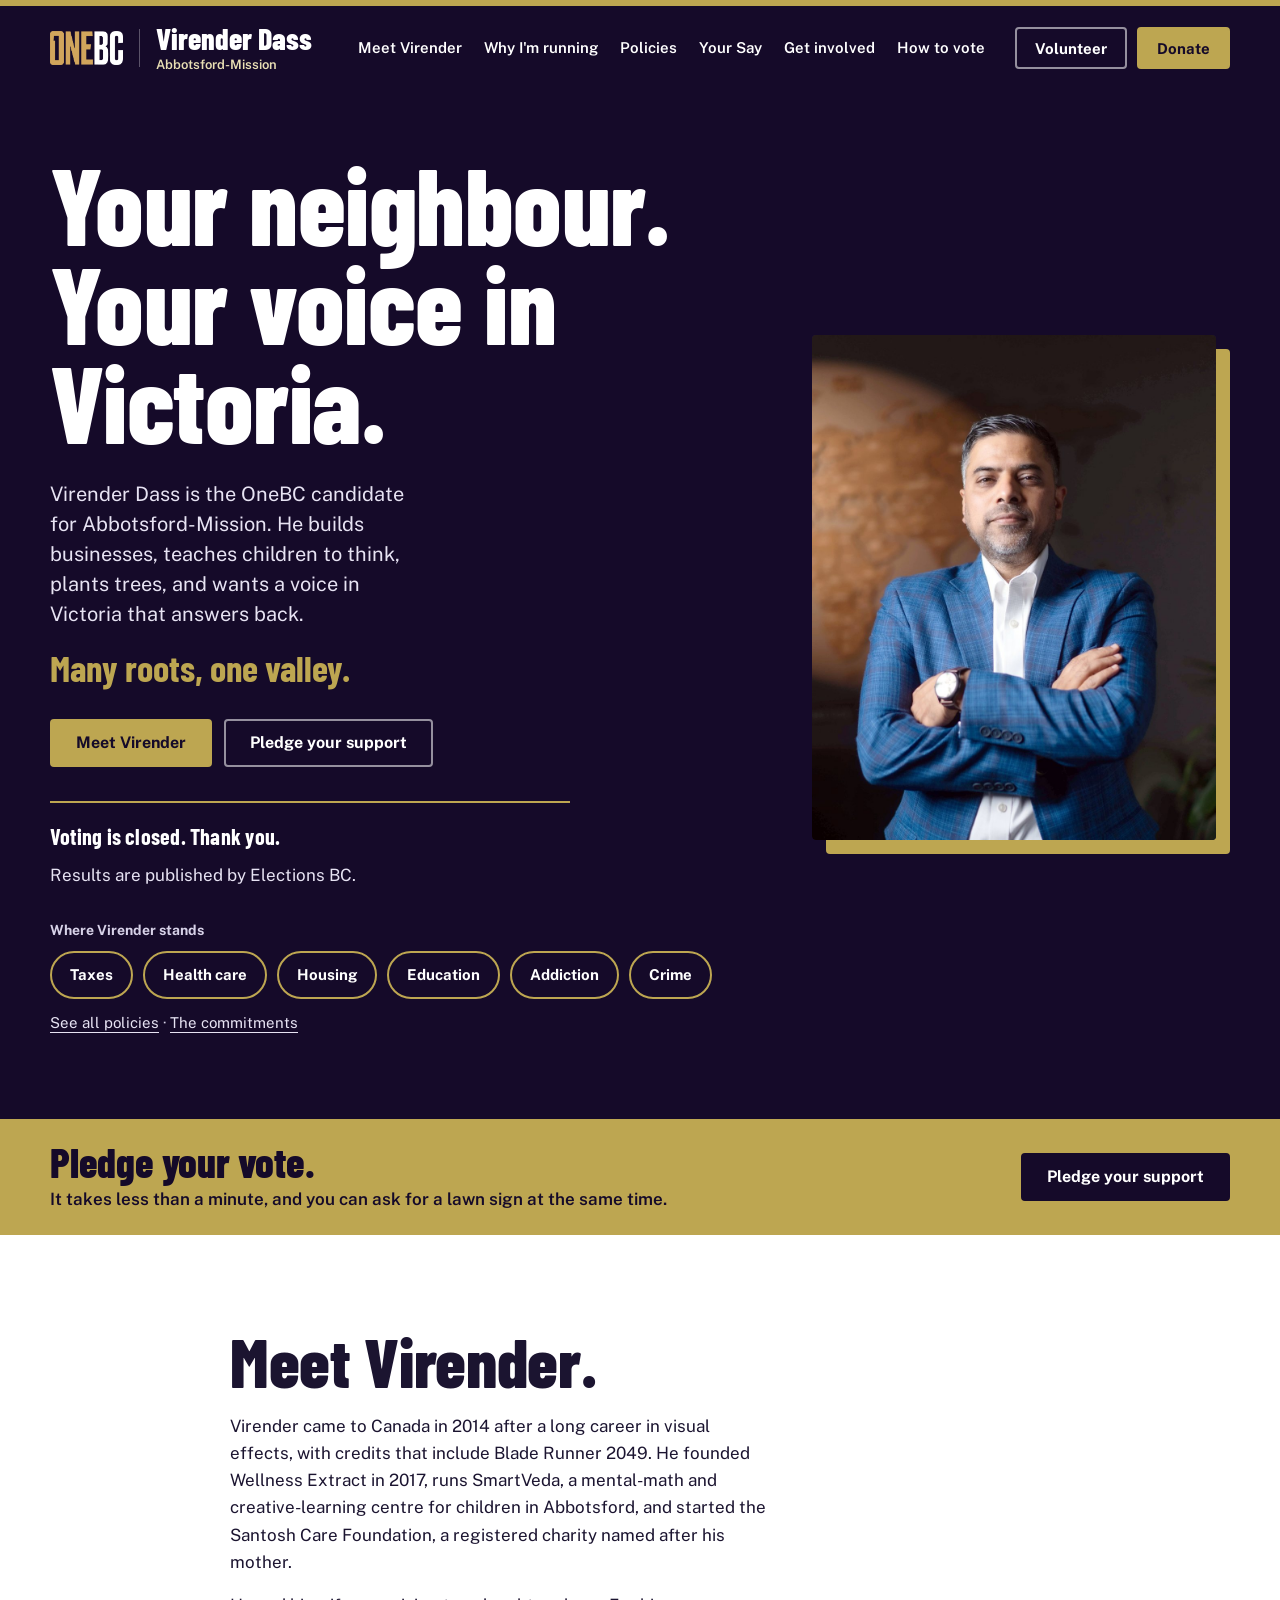
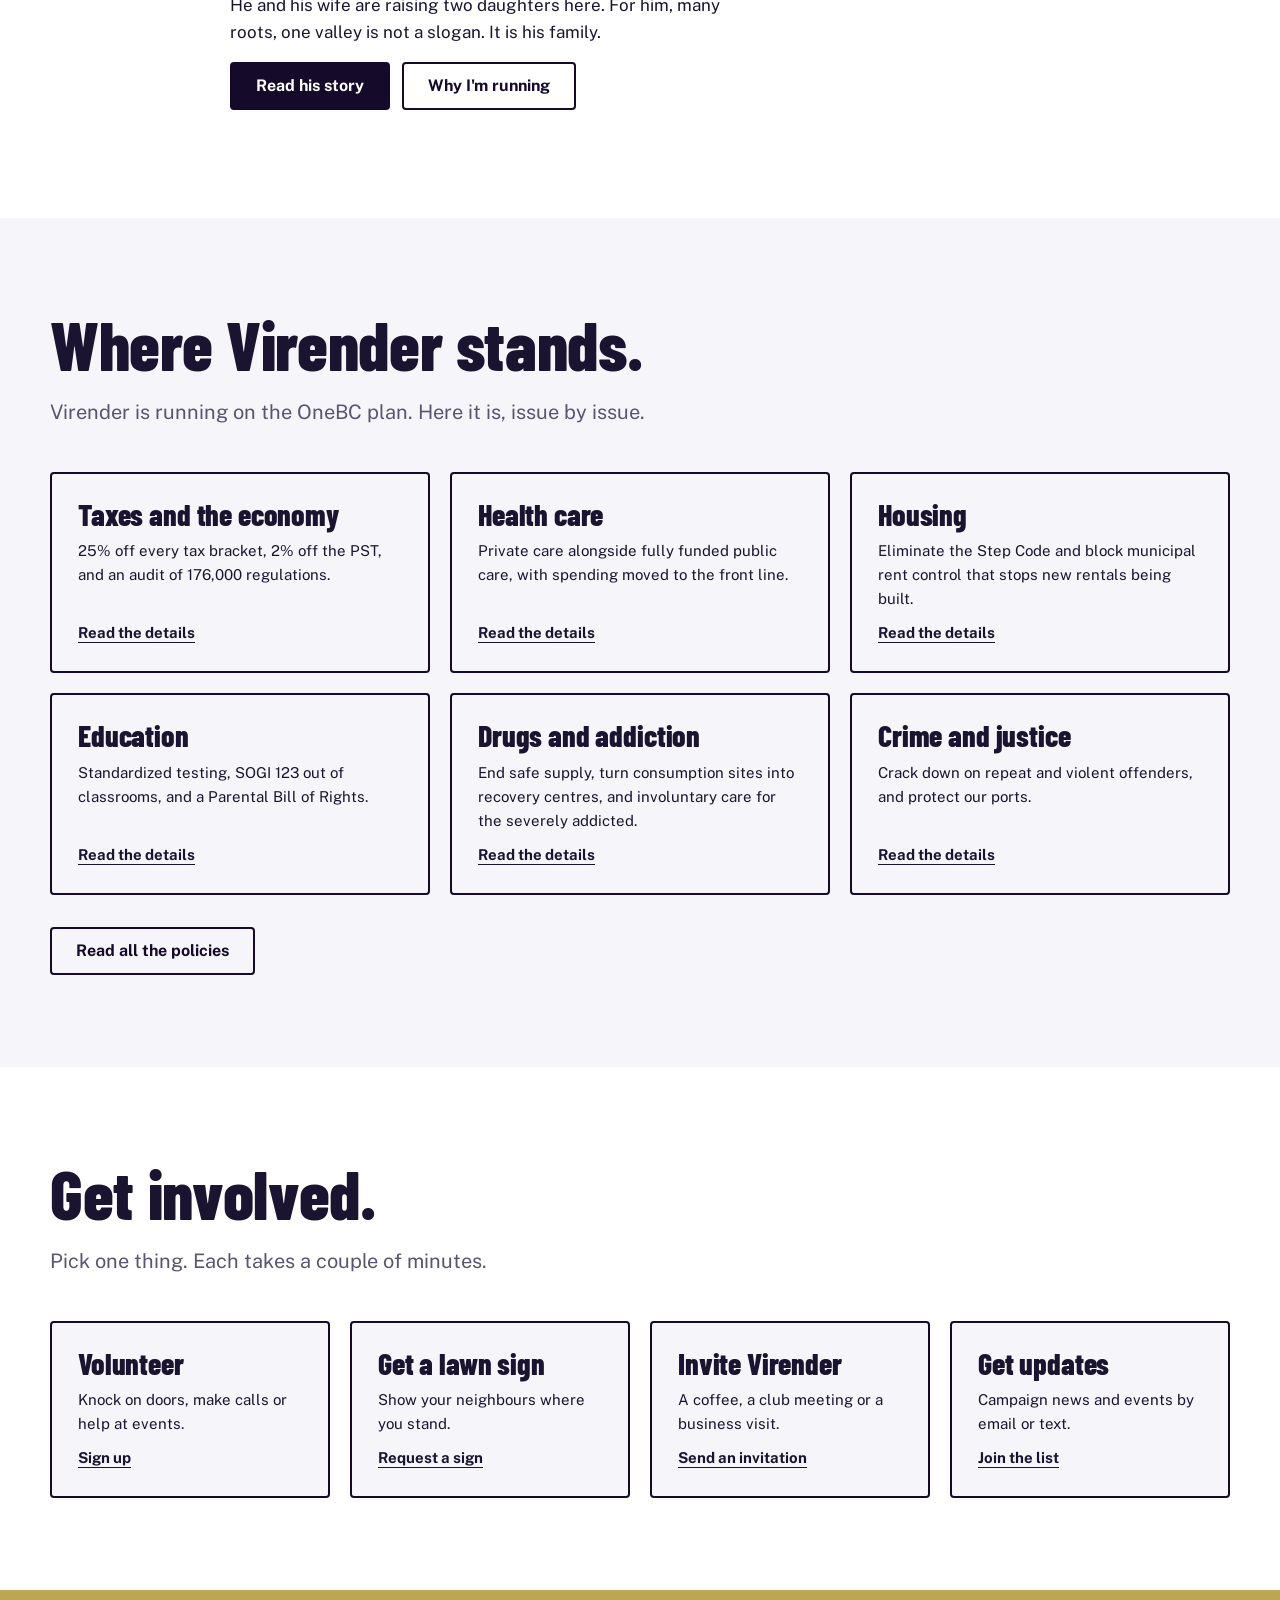
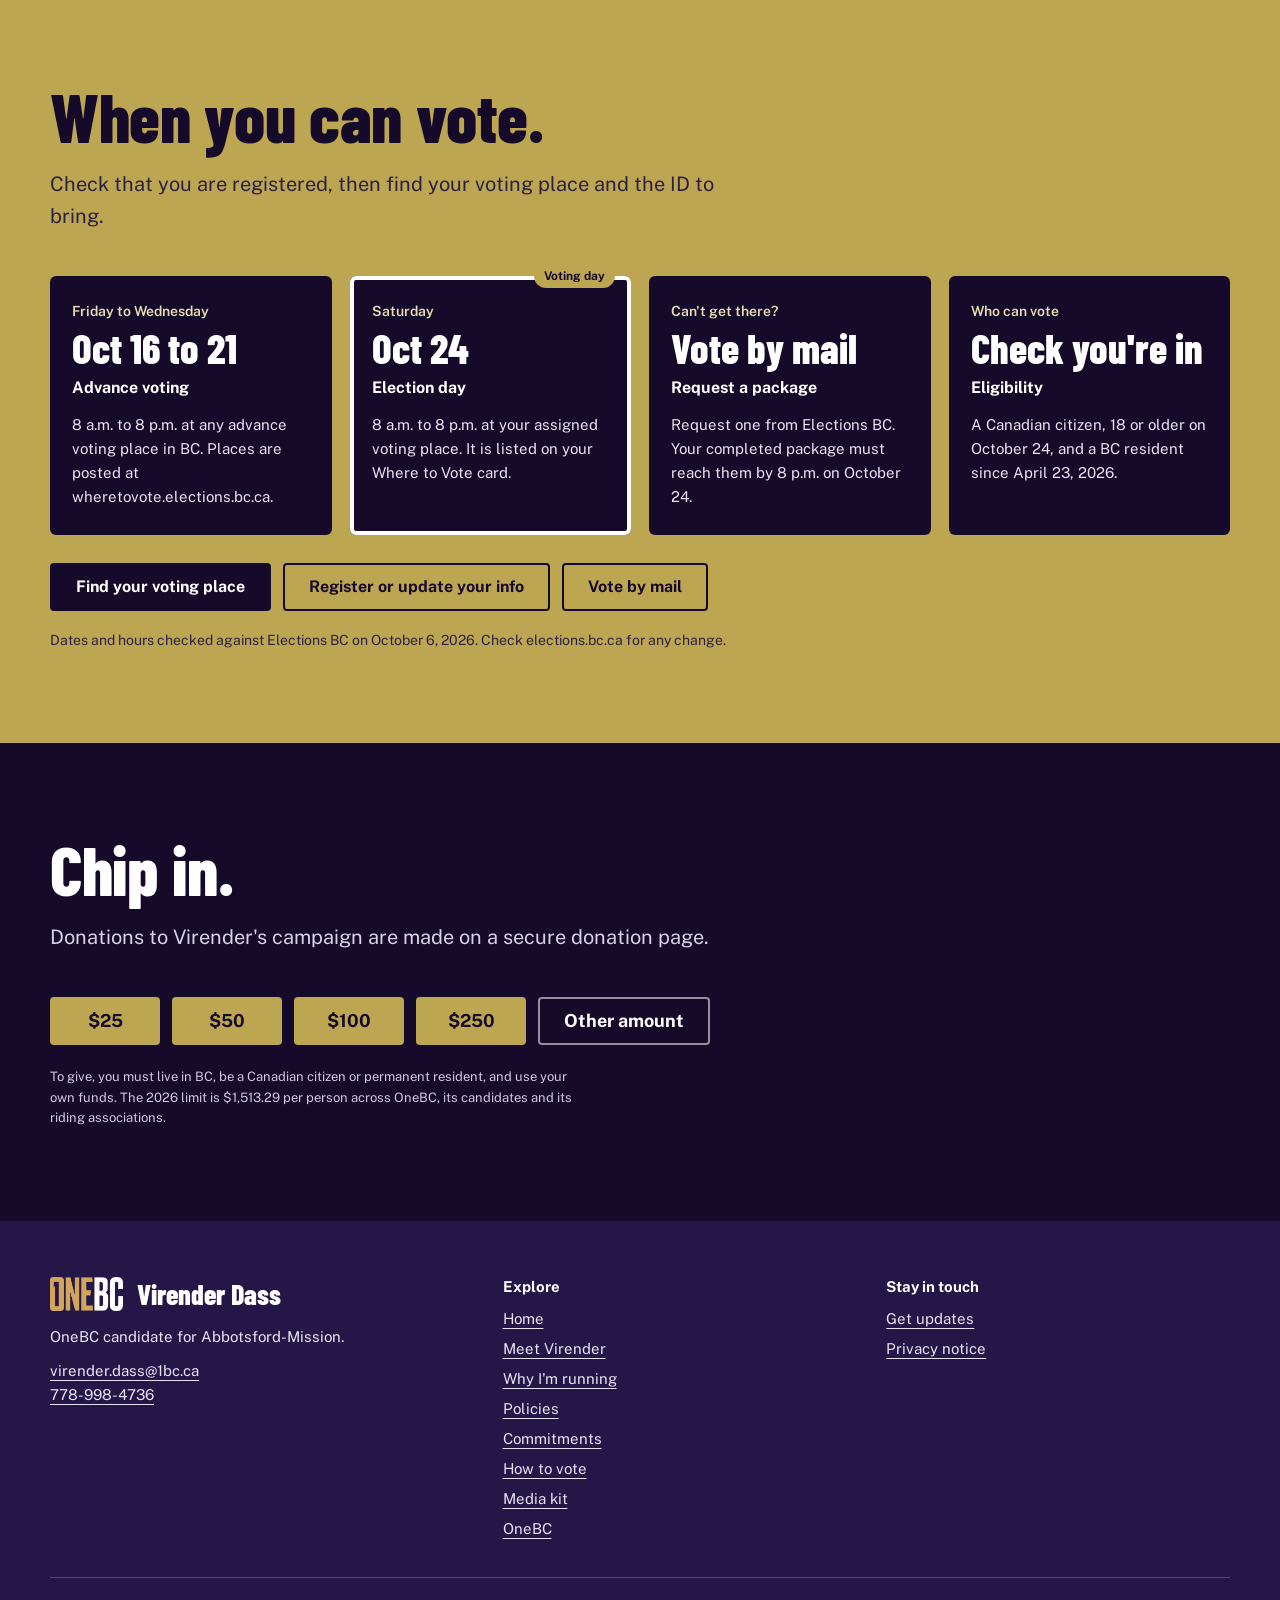
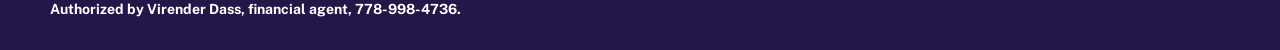
==== commit c8d0174f: "Update site pages, styles and form backend; add images, media kit assets, robots.txt and sitemap Co-" ====
--- a/index.html
+++ b/index.html
@@ -4,13 +4,14 @@
 <meta charset="utf-8">
 <meta name="viewport" content="width=device-width,initial-scale=1">
 <title>Virender Dass | OneBC candidate for Abbotsford-Mission</title>
-<meta name="description" content="Virender Dass is the OneBC candidate for Abbotsford-Mission. Meet him, read the plan, and find out how to vote on October 24.">
-<!-- REMOVE the next line at launch so search engines can index the site -->
-<meta name="robots" content="noindex,nofollow">
+<meta name="description" content="Virender Dass is the OneBC candidate for Abbotsford-Mission. Many roots, one valley. Meet him, read where he stands, and find out how to vote on October 24.">
 <meta name="theme-color" content="#150A29">
 <meta property="og:title" content="Virender Dass | OneBC candidate for Abbotsford-Mission">
-<meta property="og:description" content="Virender Dass is the OneBC candidate for Abbotsford-Mission. Meet him, read the plan, and find out how to vote on October 24.">
+<meta property="og:description" content="Virender Dass is the OneBC candidate for Abbotsford-Mission. Many roots, one valley. Meet him, read where he stands, and find out how to vote on October 24.">
 <meta property="og:type" content="website">
+<meta property="og:url" content="https://www.virenderdass.ca/">
+<meta property="og:image" content="https://www.virenderdass.ca/assets/img/virender-portrait.jpg">
+<meta name="twitter:card" content="summary_large_image">
 <link rel="icon" href="data:image/svg+xml,%3Csvg xmlns='http://www.w3.org/2000/svg' viewBox='0 0 64 64'%3E%3Crect width='64' height='64' rx='10' fill='%23150A29'/%3E%3Ctext x='32' y='43' font-family='Arial Black,Arial' font-size='28' font-weight='800' text-anchor='middle' fill='%23BDA651'%3EVD%3C/text%3E%3C/svg%3E">
 <link rel="preconnect" href="https://fonts.googleapis.com">
 <link rel="preconnect" href="https://fonts.gstatic.com" crossorigin>
@@ -19,11 +20,10 @@
 </head>
 <body id="top">
 <a class="skip" href="#main">Skip to content</a>
-<div class="review" role="note">Review draft. Text in [brackets] is placeholder. Forms run in demo mode until the form backend is connected. Remove this bar and the noindex tag at launch.</div>
 <header class="site-header">
   <div class="wrap bar">
     <a class="lockup" href="index.html" aria-label="Virender Dass, OneBC candidate for Abbotsford-Mission. Home">
-      <img class="party-logo" src="assets/onebc-logo.png" alt="OneBC" width="73" height="34">
+      <img class="party-logo" src="assets/onebc-logo-reversed.png" alt="OneBC" width="73" height="34">
       <span class="rule" aria-hidden="true"></span>
       <span><span class="name">Virender Dass</span><span class="sub">Abbotsford-Mission</span></span>
     </a>
@@ -47,7 +47,8 @@
   <div class="wrap hero-grid">
     <div>
       <h1 id="hero-title">Your neighbour.<br>Your voice in Victoria.</h1>
-      <p class="lede">Virender Dass is the OneBC candidate for Abbotsford-Mission. He is a local business owner, not a career politician.</p>
+      <p class="lede">Virender Dass is the OneBC candidate for Abbotsford-Mission. He builds businesses, teaches children to think, plants trees, and wants a voice in Victoria that answers back.</p>
+      <p class="tagline">Many roots, one valley.</p>
       <div class="actions">
         <a class="btn btn-gold" href="meet-virender.html">Meet Virender</a>
         <a class="btn btn-ghost" href="#" data-link="pledge" target="_blank" rel="noopener">Pledge your support</a>
@@ -64,22 +65,20 @@
         <p class="cd-status" id="cd-status">Advance voting is Friday, October 16 to Wednesday, October 21.</p>
       </div>
       <div class="pills">
-        <p class="pills-label">Virender's priorities</p>
+        <p class="pills-label">Where Virender stands</p>
         <ul>
-          <li><a href="policies.html#health">Mission's ER</a></li>
-          <li><a href="policies.html#roads">Highway 1</a></li>
-          <li><a href="policies.html#floods">Flood protection</a></li>
-          <li><a href="policies.html#costs">Costs</a></li>
+          <li><a href="policies.html#costs">Taxes</a></li>
+          <li><a href="policies.html#health">Health care</a></li>
+          <li><a href="policies.html#housing">Housing</a></li>
+          <li><a href="policies.html#education">Education</a></li>
+          <li><a href="policies.html#safety">Addiction</a></li>
+          <li><a href="policies.html#crime">Crime</a></li>
         </ul>
         <p class="pill-links"><a href="policies.html">See all policies</a> <span aria-hidden="true">·</span> <a href="commitments.html">The commitments</a></p>
       </div>
     </div>
     <figure class="portrait">
-      <div class="frame" id="portrait">
-        <!-- Replace this block with: <img src="assets/virender-portrait.jpg" alt="Virender Dass"> -->
-        <svg viewBox="0 0 100 100" aria-hidden="true"><circle cx="50" cy="34" r="20" fill="currentColor"/><path d="M10 96c0-24 18-38 40-38s40 14 40 38z" fill="currentColor"/></svg>
-        <small>[Portrait placeholder. Replace with an approved photo, about 4:5.]</small>
-      </div>
+      <div class="frame has-img" id="portrait"><img src="assets/img/virender-portrait.jpg" alt="Virender Dass, OneBC candidate for Abbotsford-Mission" width="1000" height="1250"></div>
     </figure>
   </div>
 </section>
@@ -95,12 +94,12 @@
 </section>
 
 <section class="block teaser" aria-labelledby="meet-title">
-  <div class="wrap teaser-grid">
-    <div class="ph tall" role="img" aria-label="Photo of Virender in the community"><svg viewBox="0 0 100 100" aria-hidden="true"><circle cx="50" cy="34" r="20" fill="currentColor"/><path d="M10 96c0-24 18-38 40-38s40 14 40 38z" fill="currentColor"/></svg><span>[Photo of Virender in the community]</span></div>
+  <!-- ADD A PHOTO HERE: (1) save a 4:5 image, about 900 x 1125 px, as assets/img/virender-community.jpg  (2) delete " no-photo" from the class on the line below  (3) paste this as the first child of this div, then edit the alt text: <figure class="photo-fig"><div class="photo-box"><img src="assets/img/virender-community.jpg" alt="DESCRIBE THE PHOTO" width="900" height="1125" loading="lazy"></div></figure> -->
+<div class="wrap teaser-grid no-photo">
     <div>
       <h2 id="meet-title">Meet Virender.</h2>
-      <p>I'm not a career politician. I run a business, and I know what it feels like when decisions made far away land on our street.</p>
-      <p>[Two sentences from Virender about where he lives and what he has seen in Abbotsford-Mission that made him decide to run.]</p>
+      <p>Virender came to Canada in 2014 after a long career in visual effects, with credits that include Blade Runner 2049. He founded Wellness Extract in 2017, runs SmartVeda, a mental-math and creative-learning centre for children in Abbotsford, and started the Santosh Care Foundation, a registered charity named after his mother.</p>
+      <p>He and his wife are raising two daughters here. For him, many roots, one valley is not a slogan. It is his family.</p>
       <p><a class="btn btn-navy" href="meet-virender.html">Read his story</a> &nbsp; <a class="btn btn-line" href="why-im-running.html">Why I'm running</a></p>
     </div>
   </div>
@@ -109,14 +108,16 @@
 <section class="block" id="priorities" aria-labelledby="pri-title">
   <div class="wrap">
     <div class="sec-head">
-      <h2 id="pri-title">Four things Virender will push for.</h2>
-      <p>Each one starts with what is happening in Abbotsford-Mission today, with the source.</p>
-    </div>
-    <div class="tiles">
-      <a class="tile" href="policies.html#health"><h3>Keep Mission's ER open</h3><p>Overnight closures, and an expansion not due until spring 2027.</p><span class="go">Read the details</span></a>
-      <a class="tile" href="policies.html#roads"><h3>Highway 1 and floods</h3><p>Widening promised for 2026 is now scheduled for 2031, and flood protection is still being planned.</p><span class="go">Read the details</span></a>
-      <a class="tile" href="policies.html#costs"><h3>Costs that keep rising</h3><p>OneBC's plan: 25% tax cuts in every bracket and 2% off the PST.</p><span class="go">Read the details</span></a>
-      <a class="tile" href="policies.html#voice"><h3>A local voice who stays</h3><p>A pledge to answer every message within 48 hours.</p><span class="go">Read the details</span></a>
+      <h2 id="pri-title">Where Virender stands.</h2>
+      <p>Virender is running on the OneBC plan. Here it is, issue by issue.</p>
+    </div>
+    <div class="tiles three">
+      <a class="tile" href="policies.html#costs"><h3>Taxes and the economy</h3><p>25% off every tax bracket, 2% off the PST, and an audit of 176,000 regulations.</p><span class="go">Read the details</span></a>
+      <a class="tile" href="policies.html#health"><h3>Health care</h3><p>Private care alongside fully funded public care, with spending moved to the front line.</p><span class="go">Read the details</span></a>
+      <a class="tile" href="policies.html#housing"><h3>Housing</h3><p>Eliminate the Step Code and block municipal rent control that stops new rentals being built.</p><span class="go">Read the details</span></a>
+      <a class="tile" href="policies.html#education"><h3>Education</h3><p>Standardized testing, SOGI 123 out of classrooms, and a Parental Bill of Rights.</p><span class="go">Read the details</span></a>
+      <a class="tile" href="policies.html#safety"><h3>Drugs and addiction</h3><p>End safe supply, turn consumption sites into recovery centres, and involuntary care for the severely addicted.</p><span class="go">Read the details</span></a>
+      <a class="tile" href="policies.html#crime"><h3>Crime and justice</h3><p>Crack down on repeat and violent offenders, and protect our ports.</p><span class="go">Read the details</span></a>
     </div>
     <p style="margin-top:32px"><a class="btn btn-line" href="policies.html">Read all the policies</a></p>
   </div>
@@ -182,7 +183,7 @@
   <div class="wrap">
     <div class="sec-head">
       <h2 id="don-title">Chip in.</h2>
-      <p>Donations are handled securely on OneBC's own donation page.</p>
+      <p>Donations to Virender's campaign are made on a secure donation page.</p>
     </div>
     <div class="amounts">
       <a class="btn btn-gold" href="#" data-link="donate" target="_blank" rel="noopener">$25</a>
@@ -191,7 +192,7 @@
       <a class="btn btn-gold" href="#" data-link="donate" target="_blank" rel="noopener">$250</a>
       <a class="btn btn-ghost" href="#" data-link="donate" target="_blank" rel="noopener">Other amount</a>
     </div>
-    <p class="fine">To give, you must live in BC, be a Canadian citizen or permanent resident, and use your own funds. The 2026 limit is $1,513.29 per person across OneBC, its candidates and its riding associations. [Candidate-designated donation link pending from OneBC.]</p>
+    <p class="fine">To give, you must live in BC, be a Canadian citizen or permanent resident, and use your own funds. The 2026 limit is $1,513.29 per person across OneBC, its candidates and its riding associations.</p>
   </div>
 </section>
 </main>
@@ -201,11 +202,11 @@
     <div class="f-grid">
       <div>
         <div class="logo-row">
-          <img class="party-logo" src="assets/onebc-logo.png" alt="OneBC" width="73" height="34">
+          <img class="party-logo" src="assets/onebc-logo-reversed.png" alt="OneBC" width="73" height="34">
           <span class="nm">Virender Dass</span>
         </div>
         <p>OneBC candidate for Abbotsford-Mission.</p>
-        <p style="margin-top:10px">[campaign email]<br>[campaign phone]</p>
+        <p style="margin-top:10px"><a href="mailto:virender.dass@1bc.ca">virender.dass@1bc.ca</a><br><a href="tel:+17789984736">778-998-4736</a></p>
       </div>
       <div>
         <h4>Explore</h4>
@@ -221,19 +222,15 @@
         </ul>
       </div>
       <div>
-        <h4>Follow</h4>
+        <h4>Stay in touch</h4>
         <ul>
-          <li><a href="#">Facebook [link pending]</a></li>
-          <li><a href="#">Instagram [link pending]</a></li>
-          <li><a href="#">YouTube [link pending]</a></li>
-          <li><a href="#">X [link pending]</a></li>
           <li><button class="linkbtn" type="button" data-form="updates">Get updates</button></li>
           <li><button class="linkbtn" type="button" data-privacy-open>Privacy notice</button></li>
         </ul>
       </div>
     </div>
     <div class="auth">
-      <p><strong>Authorized by Sorabh [surname], financial agent for Virender Dass, [BC phone or email].</strong></p>
+      <p><strong>Authorized by Virender Dass, financial agent, 778-998-4736.</strong></p>
     </div>
   </div>
 </footer>
--- a/assets/style.css
+++ b/assets/style.css
@@ -1,5 +1,5 @@
 
-:root{
+:root{--fs-body:17px;--fs-lead:20px;
   --navy:#150A29; --navy-2:#241647; --gold:#BDA651; --gold-soft:#E9DFB4;
   --ink:#1B1430; --muted:#5A5470; --paper:#F6F5FA; --white:#fff; --line:#DDD9E8;
   --note-gold:#F1E4A4; --note-white:#FFFFFF; --note-lilac:#DAD6F0; --note-blush:#F2D9D6;
@@ -8,7 +8,7 @@
 }
 *{box-sizing:border-box}
 html{scroll-behavior:smooth;scroll-padding-top:96px}
-body{margin:0;background:var(--paper);color:var(--ink);font:400 17px/1.6 var(--body);-webkit-font-smoothing:antialiased}
+body{margin:0;background:var(--paper);color:var(--ink);font:400 var(--fs-body)/1.6 var(--body);-webkit-font-smoothing:antialiased}
 img{max-width:100%;display:block}
 a{color:inherit;text-underline-offset:4px}
 h1,h2,h3,h4,p,figure,ul,ol{margin:0}
@@ -54,7 +54,7 @@
 .hero{background:var(--navy);color:var(--white);padding:64px 0 84px}
 .hero-grid{display:grid;grid-template-columns:1.25fr .75fr;gap:64px;align-items:center}
 .hero h1{font-size:clamp(3.6rem,8.4vw,7.6rem);line-height:.92}
-.hero .lede{font-size:21px;line-height:1.5;max-width:30ch;margin-top:28px;color:#E7E3F3}
+.hero .lede{font-size:var(--fs-lead);line-height:1.5;max-width:30ch;margin-top:28px;color:#E7E3F3}
 .hero .actions{display:flex;flex-wrap:wrap;gap:12px;margin-top:32px}
 .hero .dates{margin-top:30px;padding-top:18px;border-top:2px solid var(--gold);display:inline-flex;gap:28px;flex-wrap:wrap;font-size:16px;color:#E7E3F3}
 .hero .dates strong{display:block;font:700 22px/1.1 var(--display);color:var(--white);letter-spacing:.01em}
@@ -75,7 +75,7 @@
 section.block{padding:92px 0}
 .sec-head{max-width:760px;margin-bottom:44px}
 .sec-head h2{font-size:clamp(2.6rem,5.4vw,4.4rem)}
-.sec-head p{margin-top:18px;font-size:19px;color:var(--muted);max-width:56ch}
+.sec-head p{margin-top:18px;font-size:var(--fs-lead);color:var(--muted);max-width:56ch}
 
 /* your say */
 .say{background:var(--paper)}
@@ -87,13 +87,13 @@
 .call h3{font-size:22px;font-weight:700;margin-bottom:6px}
 .call .num{font:800 clamp(2.4rem,5vw,3.4rem)/1 var(--display);margin:4px 0 10px;display:block}
 .call a.num{text-decoration:none}
-.call p{font-size:16px}
+.call p{font-size:var(--fs-body)}
 .how h3{font-size:24px;margin-bottom:14px}
 .how ol{padding-left:0;list-style:none;display:grid;gap:12px;counter-reset:s}
-.how li{counter-increment:s;display:grid;grid-template-columns:34px 1fr;gap:12px;align-items:start;font-size:16px}
+.how li{counter-increment:s;display:grid;grid-template-columns:34px 1fr;gap:12px;align-items:start;font-size:var(--fs-body)}
 .how li::before{content:counter(s);display:grid;place-items:center;width:34px;height:34px;border-radius:50%;background:var(--navy);color:var(--white);font:800 18px/1 var(--display)}
 .formcard h3{font-size:30px;margin-bottom:6px}
-.formcard .intro{font-size:16px;color:var(--muted);margin-bottom:8px}
+.formcard .intro{font-size:var(--fs-body);color:var(--muted);margin-bottom:8px}
 
 /* forms */
 .field{margin-top:16px}
@@ -142,14 +142,14 @@
 .facts strong{display:block;font:800 26px/1.1 var(--display)}
 .facts span{font-size:15px;color:var(--muted)}
 .prose p{margin-bottom:18px;max-width:60ch}
-.prose p:first-child{font-size:22px;line-height:1.45;font-weight:600}
+.prose p:first-child{font-size:var(--fs-lead);line-height:1.5;font-weight:600}
 
 /* priorities */
 .issues{border-top:3px solid var(--navy)}
 .issue{display:grid;grid-template-columns:.8fr 1.1fr 1.1fr;gap:40px;padding:36px 0;border-bottom:1px solid var(--line)}
 .issue h3{font-size:clamp(1.9rem,3vw,2.5rem)}
 .issue h4{margin-bottom:8px;color:var(--muted)}
-.issue p{font-size:16px;max-width:52ch}
+.issue p{font-size:var(--fs-body);max-width:52ch}
 .issue ul{padding-left:20px;font-size:16px;display:grid;gap:6px}
 .sources{margin-top:12px;font-size:14px;color:var(--muted)}
 .sources a{margin-right:12px}
@@ -247,7 +247,7 @@
 /* inner page hero */
 .page-hero{background:var(--navy);color:var(--white);padding:56px 0 64px}
 .page-hero h1{font-size:clamp(3.4rem,8vw,6.6rem);line-height:.92}
-.page-hero .sub{font-size:21px;line-height:1.5;max-width:40ch;margin-top:22px;color:#E7E3F3}
+.page-hero .sub{font-size:var(--fs-lead);line-height:1.5;max-width:40ch;margin-top:22px;color:#E7E3F3}
 
 /* photo placeholder */
 .ph{position:relative;aspect-ratio:4/3;background:linear-gradient(160deg,#E9E5F5,#D9D3EC);border:2px dashed #A79FC4;border-radius:4px;display:flex;flex-direction:column;align-items:center;justify-content:center;text-align:center;padding:24px;color:#4a4268;font-size:14px;overflow:hidden}
@@ -262,7 +262,6 @@
 .story:nth-of-type(even) .ph{order:2}
 .story h2{font-size:clamp(2.1rem,3.8vw,3.2rem);margin-bottom:18px}
 .story p{margin-bottom:14px;max-width:54ch}
-.story p:first-of-type{font-size:19px}
 
 /* pull quote */
 .pullquote{background:var(--white);padding:76px 0}
@@ -277,7 +276,7 @@
 .plan-band{background:var(--paper);text-align:center;padding:72px 0}
 .plan-band .inner{background:var(--white);padding:56px 24px 60px}
 .plan-band h2{font-size:clamp(2.6rem,5vw,3.8rem);color:var(--navy)}
-.plan-band p{margin:12px auto 26px;color:var(--muted);font-size:18px;max-width:46ch}
+.plan-band p{margin:12px auto 26px;color:var(--muted);font-size:var(--fs-lead);max-width:46ch}
 
 /* prose pages */
 .prose-wrap{background:var(--paper)}
@@ -293,7 +292,7 @@
 /* cta band */
 .cta-band{background:var(--navy);color:var(--white);padding:76px 0}
 .cta-band h2{font-size:clamp(2.6rem,5vw,4rem)}
-.cta-band p{margin-top:14px;font-size:19px;color:#D7D2E8;max-width:50ch}
+.cta-band p{margin-top:14px;font-size:var(--fs-lead);color:#D7D2E8;max-width:50ch}
 .cta-band .actions{display:flex;flex-wrap:wrap;gap:12px;margin-top:28px}
 
 /* policies */
@@ -306,19 +305,19 @@
 .policy{padding:8px 0 56px;border-bottom:1px solid var(--line);margin-bottom:48px}
 .policy:last-child{border-bottom:0}
 .policy h2{font-size:clamp(2.2rem,4vw,3.4rem)}
-.policy .promise{font-size:20px;font-weight:600;margin-top:12px;max-width:44ch}
+.policy .promise{font-size:var(--fs-lead);font-weight:600;margin-top:12px;max-width:44ch}
 .policy h3{font:700 17px/1.3 var(--body);margin:28px 0 8px;color:var(--navy)}
 .policy p{max-width:62ch;margin-bottom:12px}
 .policy ul{padding-left:20px;display:grid;gap:8px;max-width:62ch}
 .policy .draft{font-size:14px;font-weight:700;color:#8a4b00;margin-bottom:8px}
 .intro-box{padding:56px 0 8px;max-width:720px}
-.intro-box p{font-size:20px;line-height:1.5;margin-bottom:14px}
+.intro-box p{font-size:var(--fs-lead);line-height:1.5;margin-bottom:14px}
 
 /* home teaser */
 .teaser{background:var(--white)}
 .teaser-grid{display:grid;grid-template-columns:.7fr 1.3fr;gap:64px;align-items:center}
 .teaser h2{font-size:clamp(2.6rem,5.4vw,4.4rem);margin-bottom:18px}
-.teaser p{margin-bottom:16px;max-width:54ch;font-size:19px}
+.teaser p{margin-bottom:16px;max-width:54ch;font-size:var(--fs-body)}
 
 @media (max-width:980px){
   .story,.sec-grid,.teaser-grid{grid-template-columns:1fr;gap:32px}
@@ -337,7 +336,7 @@
 .cd-grid>div{background:rgba(255,255,255,.07);border:1px solid rgba(255,255,255,.2);border-radius:6px;padding:12px 6px;text-align:center}
 .cd-grid strong{display:block;font:800 clamp(2rem,4vw,2.8rem)/1 var(--display);color:var(--gold);font-variant-numeric:tabular-nums}
 .cd-grid span{display:block;margin-top:4px;font-size:13px;color:#D7D2E8}
-.cd-status{margin-top:12px;font-size:16px;color:#E7E3F3}
+.cd-status{margin-top:12px;font-size:var(--fs-body);color:#E7E3F3}
 .pills{margin-top:30px}
 .pills-label{font-size:14px;font-weight:700;color:#D7D2E8;margin-bottom:10px}
 .pills ul{list-style:none;padding:0;display:flex;flex-wrap:wrap;gap:10px}
@@ -365,18 +364,18 @@
 .commit{display:grid;grid-template-columns:.9fr 1fr 1fr;gap:36px;padding:34px 0;border-bottom:1px solid var(--line)}
 .commit h3{font-size:clamp(1.8rem,2.8vw,2.3rem)}
 .commit h4{color:var(--muted);margin-bottom:6px}
-.commit p{font-size:16px;max-width:46ch}
+.commit p{font-size:var(--fs-body);max-width:46ch}
 .scope{margin:64px 0 72px;background:var(--navy);color:var(--white);border-left:8px solid var(--gold);border-radius:4px;padding:40px 40px 34px}
 .scope h2{font-size:clamp(2.2rem,4vw,3.2rem)}
-.scope .lead{font-size:19px;margin:14px 0 26px;max-width:56ch;color:#E7E3F3}
+.scope .lead{font-size:var(--fs-lead);margin:14px 0 26px;max-width:56ch;color:#E7E3F3}
 .scope-grid{display:grid;grid-template-columns:1fr 1fr;gap:36px}
 .scope h3{font:700 18px/1.3 var(--body);color:var(--gold);margin-bottom:10px}
-.scope ul{padding-left:20px;display:grid;gap:8px;font-size:16px}
+.scope ul{padding-left:20px;display:grid;gap:8px;font-size:var(--fs-body)}
 .fine-note{margin-top:20px;font-size:14px;color:#D7D2E8}
 
 /* media kit */
 .facts-table{border-collapse:collapse;width:100%;max-width:640px}
-.facts-table th,.facts-table td{text-align:left;padding:12px 0;border-bottom:1px solid var(--line);vertical-align:top;font-size:16px}
+.facts-table th,.facts-table td{text-align:left;padding:12px 0;border-bottom:1px solid var(--line);vertical-align:top;font-size:var(--fs-body)}
 .facts-table th{width:36%;font-weight:700;padding-right:18px}
 .assets{display:grid;grid-template-columns:repeat(3,1fr);gap:22px}
 .asset{background:var(--white);border:2px solid var(--navy);border-radius:4px;padding:26px}
@@ -396,3 +395,26 @@
   .cd-grid{gap:6px}
 }
 @media (prefers-reduced-motion:reduce){.cd-s{display:none}.cd-grid{grid-template-columns:repeat(3,1fr)}}
+
+.hero .tagline{font:700 clamp(1.7rem,3.2vw,2.3rem)/1.1 var(--display);color:var(--gold);margin-top:18px}
+.tiles.three{grid-template-columns:repeat(3,1fr)}
+.src-label{font-weight:700;color:var(--ink)}
+@media (max-width:980px){.tiles.three{grid-template-columns:repeat(2,1fr)}}
+@media (max-width:640px){.tiles.three{grid-template-columns:1fr}}
+
+.party-text{font-family:"Barlow Condensed",Arial,sans-serif;font-weight:800;font-size:22px;letter-spacing:.02em;color:#BDA651;line-height:34px;display:inline-block}
+
+/* photos */
+.portrait .frame.has-img{border:0;padding:0;background:var(--navy-2)}
+.portrait .frame.has-img img{object-position:50% 18%}
+.photo-fig{margin:0}
+.photo-box{aspect-ratio:4/5;border-radius:4px;overflow:hidden;background:#E9E5F5}
+.photo-box img{width:100%;height:100%;object-fit:cover;display:block}
+.photo-fig figcaption{margin-top:10px;font-size:14px;color:var(--muted);max-width:44ch}
+.story:nth-of-type(even) .photo-fig{order:2}
+@media (max-width:980px){.story:nth-of-type(even) .photo-fig{order:0}.photo-fig{max-width:460px}}
+
+/* one type scale: body 17px, lead 20px; 16px and 18px on phones */
+@media (max-width:640px){:root{--fs-body:16px;--fs-lead:18px}}
+.story.no-photo{grid-template-columns:1fr;max-width:760px}
+.teaser-grid.no-photo{grid-template-columns:1fr;max-width:820px}
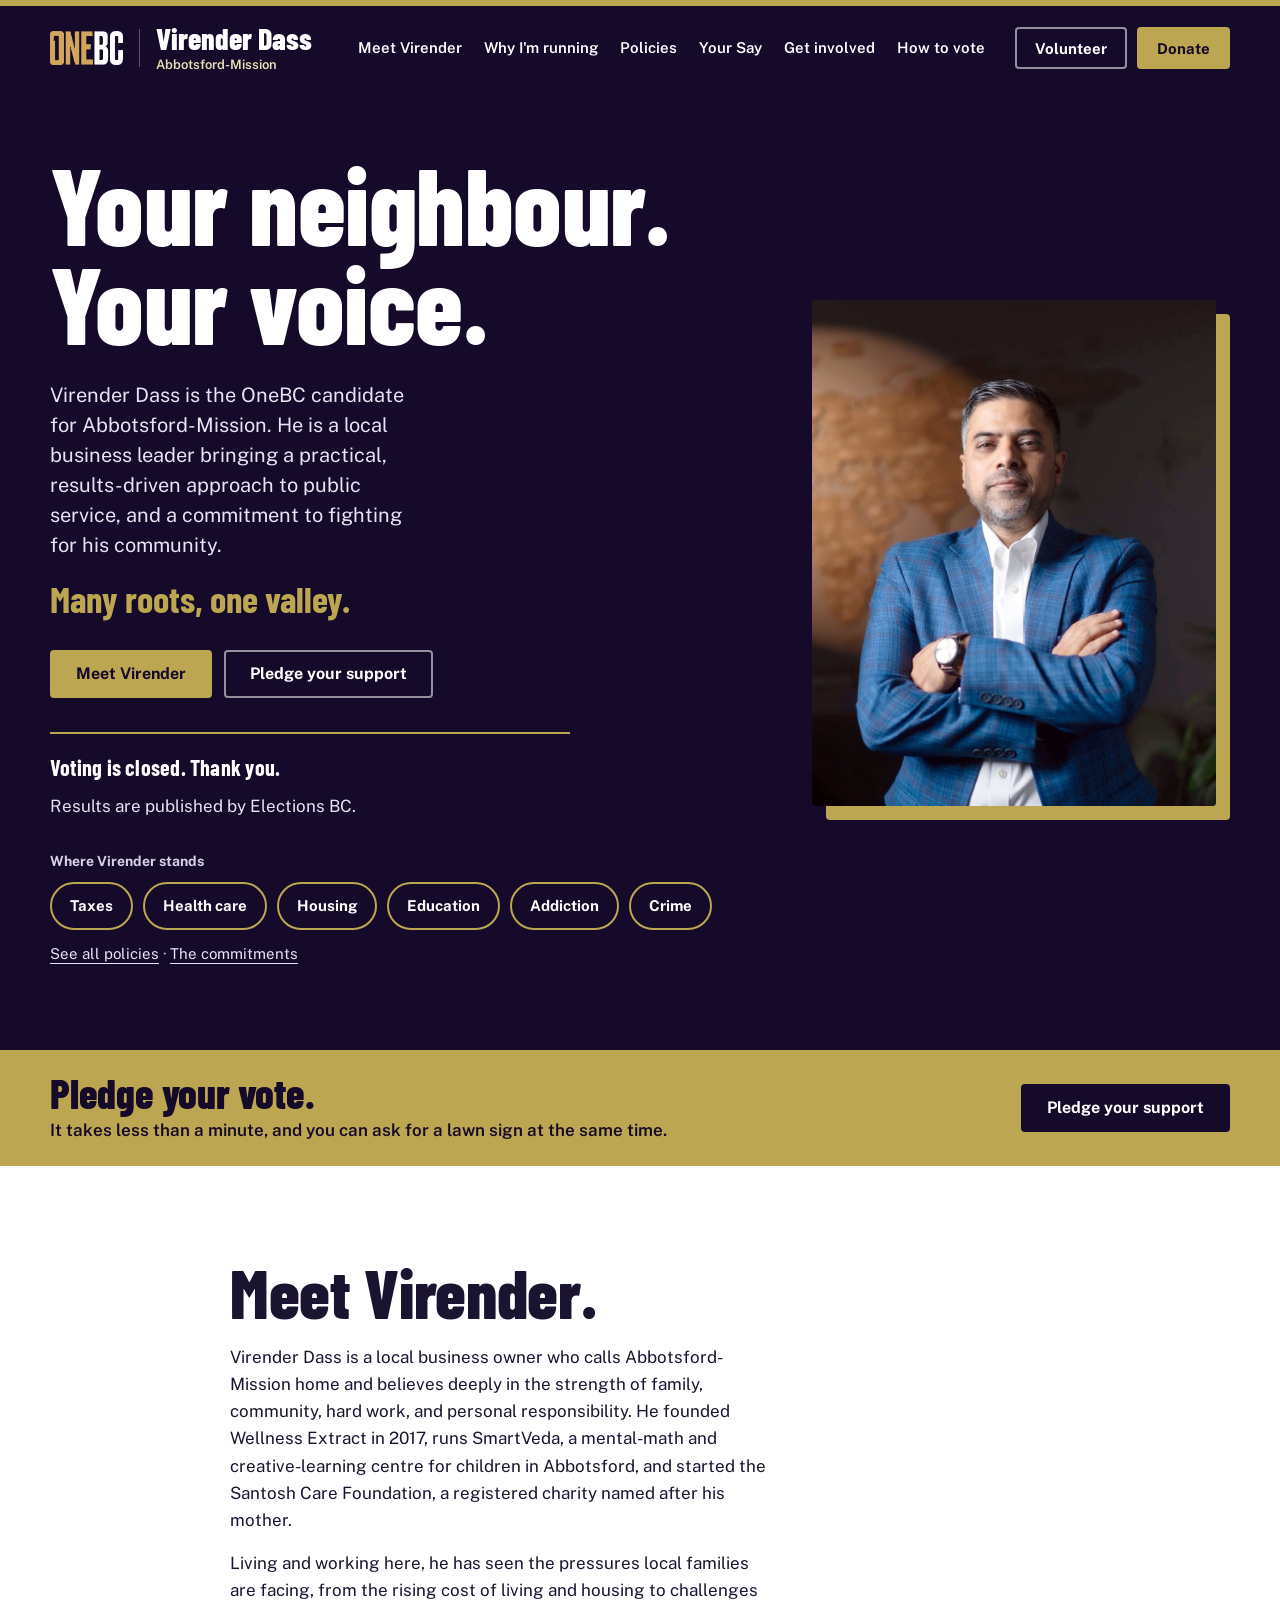
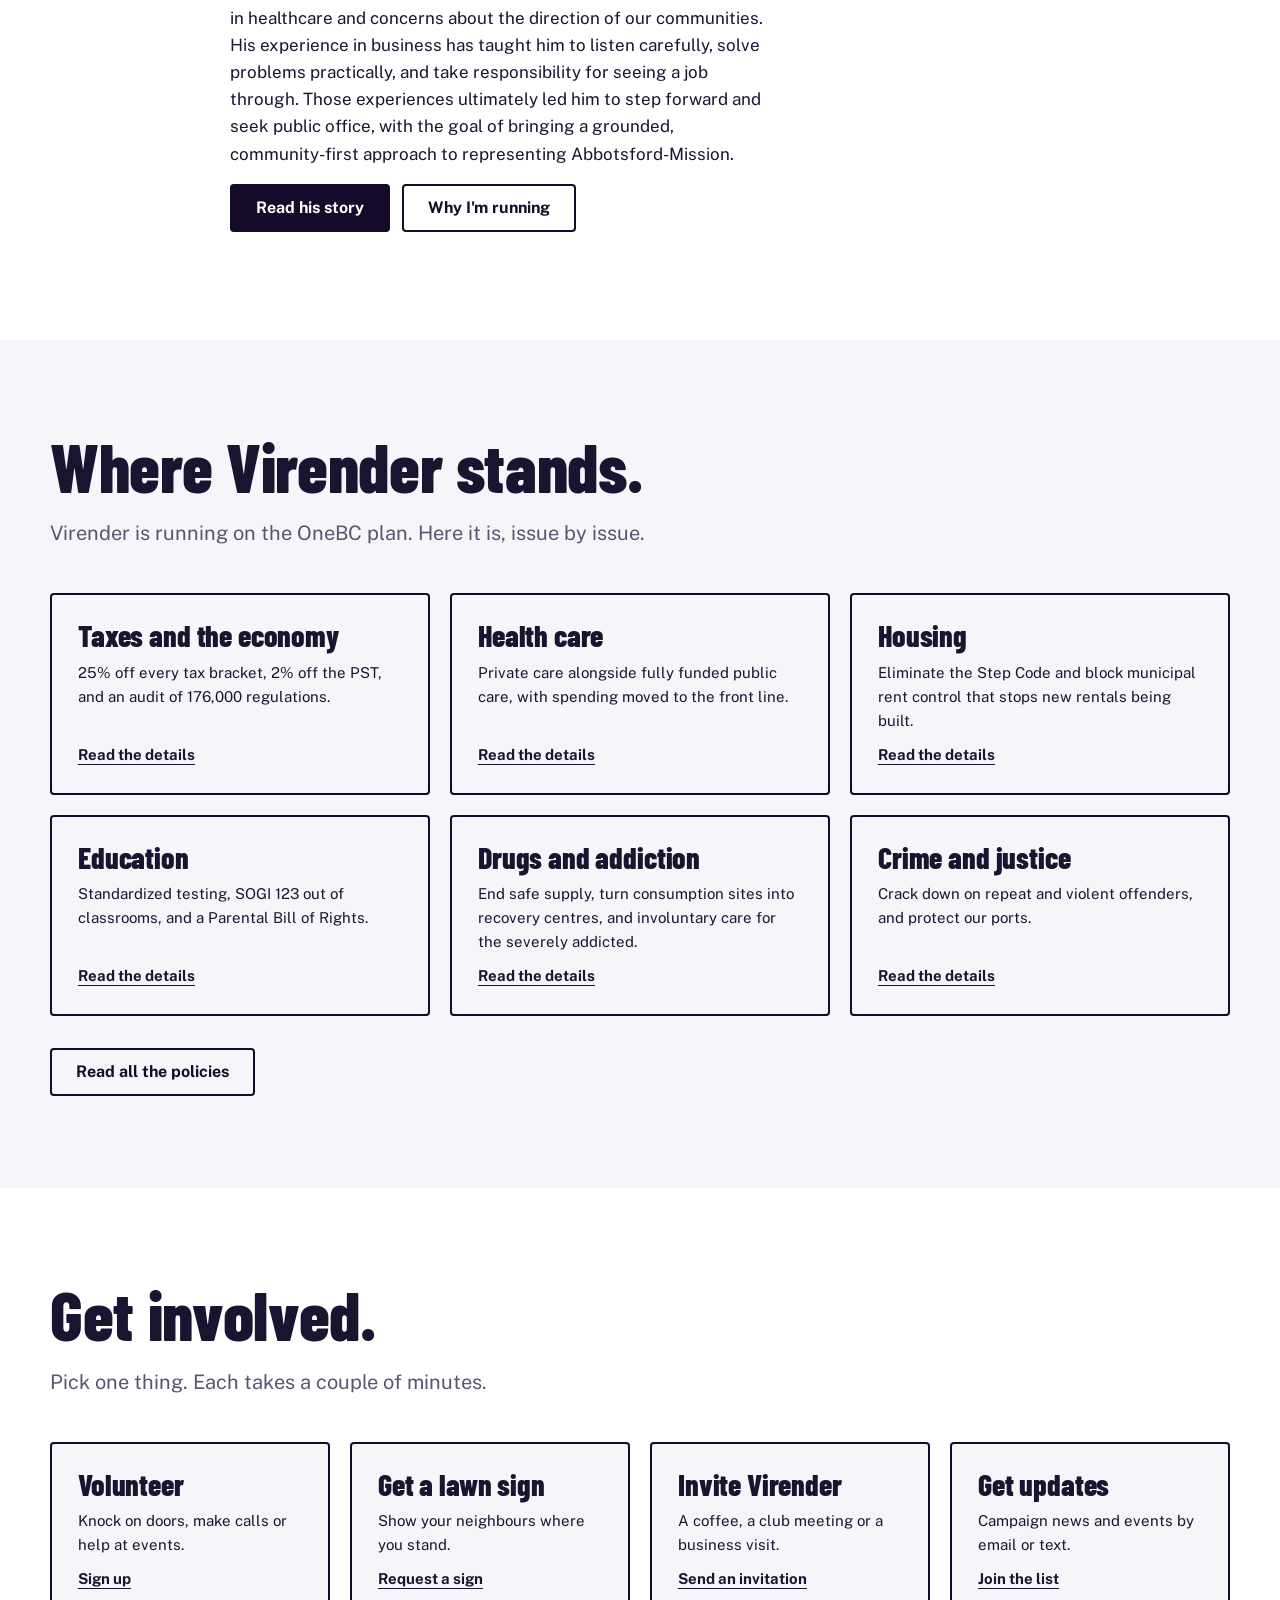
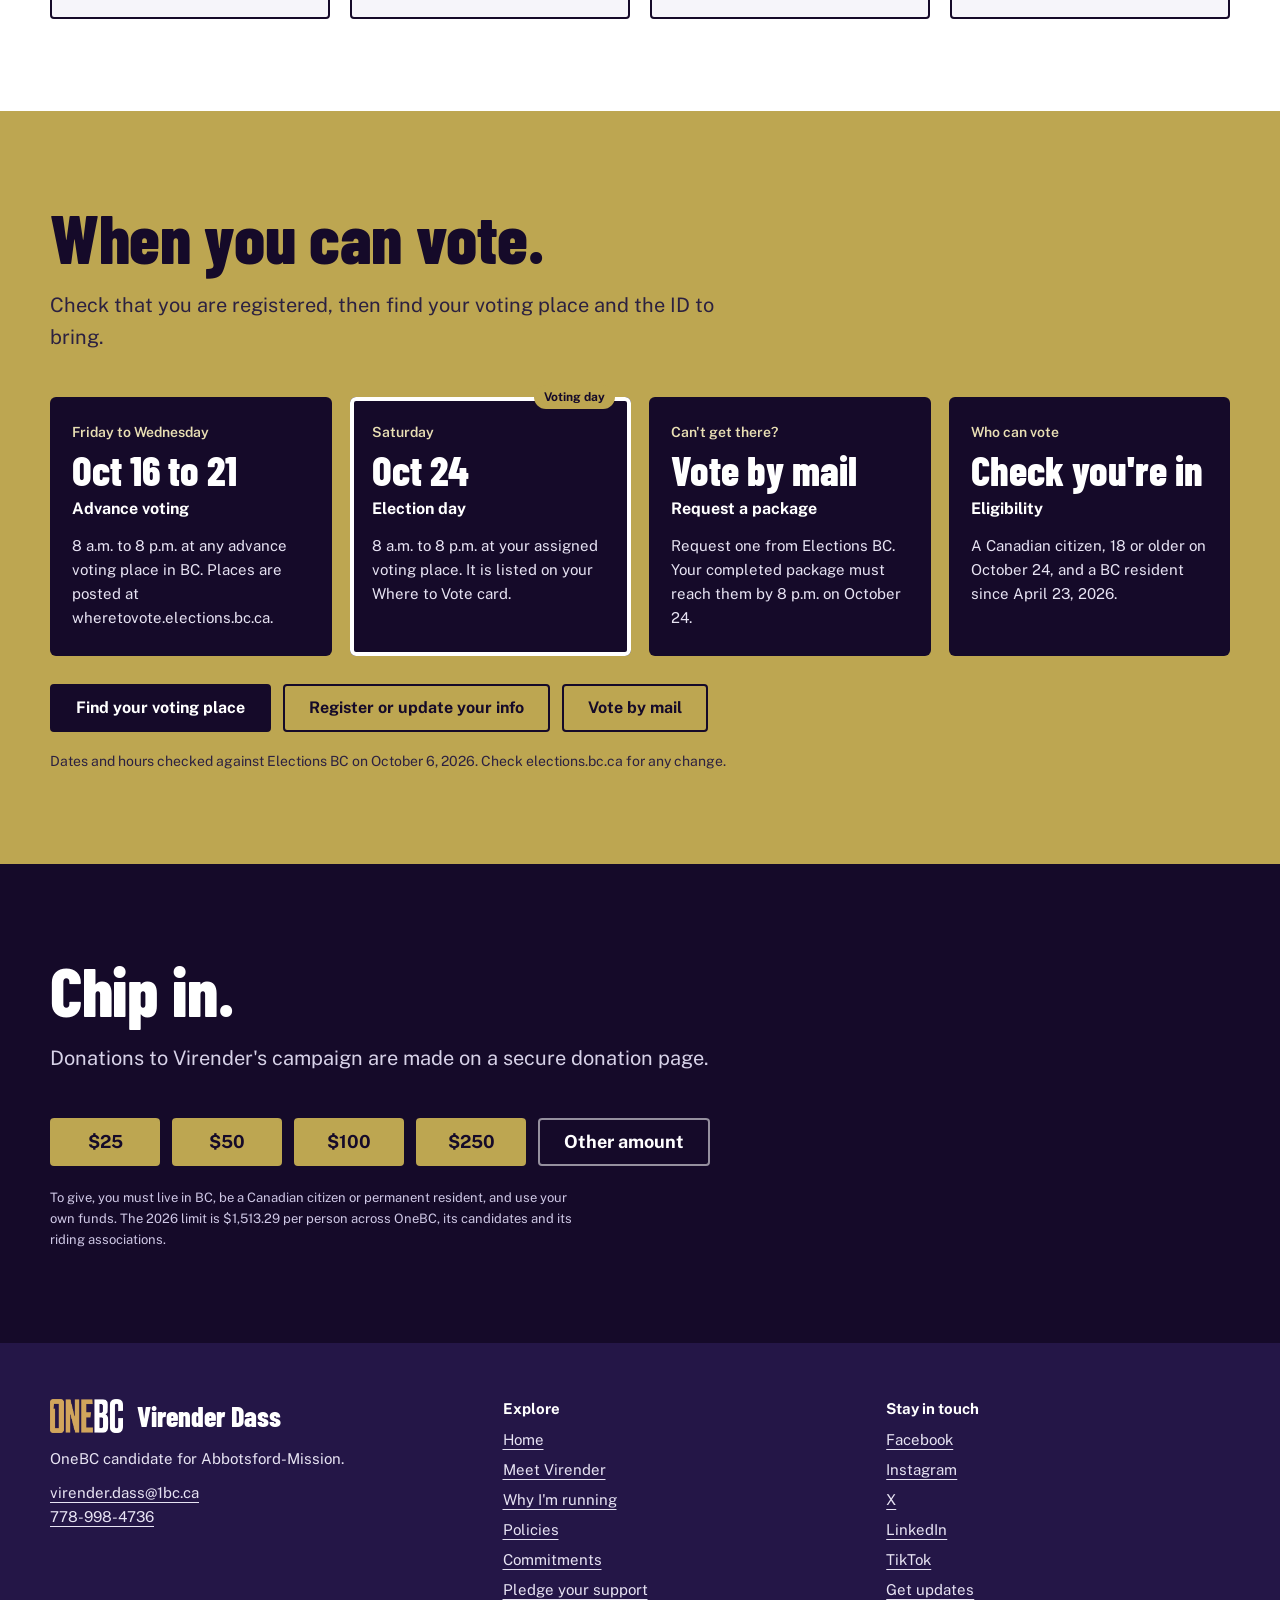
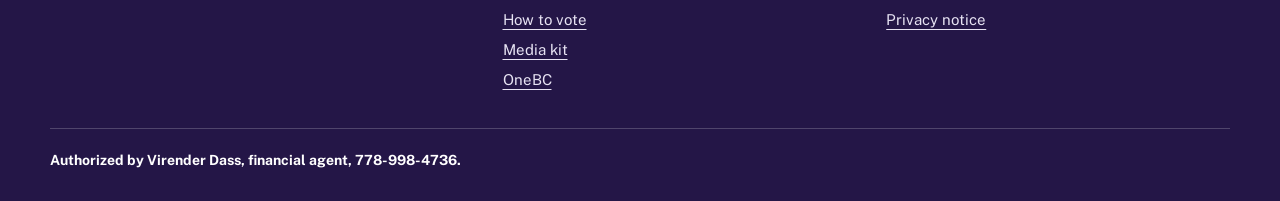
==== commit 18e84b29: "Add pledge page and link it across the site; update styles, scripts, form backend and sitemap Co-Aut" ====
--- a/index.html
+++ b/index.html
@@ -27,6 +27,7 @@
       <span class="rule" aria-hidden="true"></span>
       <span><span class="name">Virender Dass</span><span class="sub">Abbotsford-Mission</span></span>
     </a>
+    <a class="btn btn-gold header-donate" href="#donate">Donate</a>
     <button class="menu-btn" aria-expanded="false" aria-controls="nav">Menu</button>
     <nav class="nav" id="nav" aria-label="Main">
       <a class="link" href="meet-virender.html">Meet Virender</a>
@@ -46,12 +47,12 @@
 <section class="hero" aria-labelledby="hero-title">
   <div class="wrap hero-grid">
     <div>
-      <h1 id="hero-title">Your neighbour.<br>Your voice in Victoria.</h1>
-      <p class="lede">Virender Dass is the OneBC candidate for Abbotsford-Mission. He builds businesses, teaches children to think, plants trees, and wants a voice in Victoria that answers back.</p>
+      <h1 id="hero-title">Your neighbour.<br>Your voice.</h1>
+      <p class="lede">Virender Dass is the OneBC candidate for Abbotsford-Mission. He is a local business leader bringing a practical, results-driven approach to public service, and a commitment to fighting for his community.</p>
       <p class="tagline">Many roots, one valley.</p>
       <div class="actions">
         <a class="btn btn-gold" href="meet-virender.html">Meet Virender</a>
-        <a class="btn btn-ghost" href="#" data-link="pledge" target="_blank" rel="noopener">Pledge your support</a>
+        <a class="btn btn-ghost" href="pledge.html">Pledge your support</a>
       </div>
       <div class="countdown" id="countdown">
         <p class="cd-label" id="cd-label">Election day is Saturday, October 24</p>
@@ -89,7 +90,7 @@
       <h2>Pledge your vote.</h2>
       <p>It takes less than a minute, and you can ask for a lawn sign at the same time.</p>
     </div>
-    <a class="btn btn-navy" href="#" data-link="pledge" target="_blank" rel="noopener">Pledge your support</a>
+    <a class="btn btn-navy" href="pledge.html">Pledge your support</a>
   </div>
 </section>
 
@@ -98,8 +99,8 @@
 <div class="wrap teaser-grid no-photo">
     <div>
       <h2 id="meet-title">Meet Virender.</h2>
-      <p>Virender came to Canada in 2014 after a long career in visual effects, with credits that include Blade Runner 2049. He founded Wellness Extract in 2017, runs SmartVeda, a mental-math and creative-learning centre for children in Abbotsford, and started the Santosh Care Foundation, a registered charity named after his mother.</p>
-      <p>He and his wife are raising two daughters here. For him, many roots, one valley is not a slogan. It is his family.</p>
+      <p>Virender Dass is a local business owner who calls Abbotsford-Mission home and believes deeply in the strength of family, community, hard work, and personal responsibility. He founded Wellness Extract in 2017, runs SmartVeda, a mental-math and creative-learning centre for children in Abbotsford, and started the Santosh Care Foundation, a registered charity named after his mother.</p>
+      <p>Living and working here, he has seen the pressures local families are facing, from the rising cost of living and housing to challenges in healthcare and concerns about the direction of our communities. His experience in business has taught him to listen carefully, solve problems practically, and take responsibility for seeing a job through. Those experiences ultimately led him to step forward and seek public office, with the goal of bringing a grounded, community-first approach to representing Abbotsford-Mission.</p>
       <p><a class="btn btn-navy" href="meet-virender.html">Read his story</a> &nbsp; <a class="btn btn-line" href="why-im-running.html">Why I'm running</a></p>
     </div>
   </div>
@@ -216,6 +217,7 @@
           <li><a href="why-im-running.html">Why I'm running</a></li>
           <li><a href="policies.html">Policies</a></li>
           <li><a href="commitments.html">Commitments</a></li>
+          <li><a href="pledge.html">Pledge your support</a></li>
           <li><a href="index.html#vote">How to vote</a></li>
           <li><a href="media-kit.html">Media kit</a></li>
           <li><a href="https://1bc.ca/" target="_blank" rel="noopener">OneBC</a></li>
@@ -224,6 +226,11 @@
       <div>
         <h4>Stay in touch</h4>
         <ul>
+          <li><a href="https://www.facebook.com/people/Virender-Dass-for-Abbotsford-Mission/61595107021778/" target="_blank" rel="noopener noreferrer">Facebook</a></li>
+          <li><a href="https://www.instagram.com/virenderdassbc/" target="_blank" rel="noopener noreferrer">Instagram</a></li>
+          <li><a href="https://x.com/virenderdassbc" target="_blank" rel="noopener noreferrer">X</a></li>
+          <li><a href="https://www.linkedin.com/company/virenderdassabbotsfordmission/" target="_blank" rel="noopener noreferrer">LinkedIn</a></li>
+          <li><a href="https://www.tiktok.com/@virender.dass" target="_blank" rel="noopener noreferrer">TikTok</a></li>
           <li><button class="linkbtn" type="button" data-form="updates">Get updates</button></li>
           <li><button class="linkbtn" type="button" data-privacy-open>Privacy notice</button></li>
         </ul>
--- a/assets/style.css
+++ b/assets/style.css
@@ -418,3 +418,60 @@
 @media (max-width:640px){:root{--fs-body:16px;--fs-lead:18px}}
 .story.no-photo{grid-template-columns:1fr;max-width:760px}
 .teaser-grid.no-photo{grid-template-columns:1fr;max-width:820px}
+
+/* pledge page */
+.pledge-grid{display:grid;grid-template-columns:.85fr 1.15fr;gap:48px;align-items:start}
+.pledge-side{position:sticky;top:110px}
+.pledge-side h2{font-size:clamp(2rem,3.4vw,2.8rem);margin-top:22px}
+.pledge-side p{margin-top:12px;max-width:44ch}
+.pledge-dates{display:flex;gap:28px;margin-top:20px;padding-top:16px;border-top:2px solid var(--gold)}
+.pledge-dates strong{display:block;font:800 26px/1.1 var(--display)}
+.pledge-dates span{font-size:var(--fs-body);color:var(--muted)}
+.share{margin-top:64px;padding-top:36px;border-top:1px solid var(--line)}
+.share h2{font-size:clamp(2rem,3.4vw,2.8rem)}
+.share p{margin-top:12px;max-width:54ch}
+.share-btns{display:flex;flex-wrap:wrap;gap:10px;margin-top:18px}
+@media (max-width:980px){.pledge-grid{grid-template-columns:1fr;gap:32px}.pledge-side{position:static}.pledge-side .photo-fig{max-width:380px}}
+
+/* 1. Meet page on phones: heading and text first, photo after */
+@media (max-width:980px){
+  .story .photo-fig,.story .ph,.story:nth-of-type(even) .photo-fig,.story:nth-of-type(even) .ph{order:2}
+}
+/* 3. Donate stays visible in the sticky header on phones */
+.header-donate{display:none}
+@media (max-width:1100px){
+  .header-donate{display:inline-flex;margin-left:auto;min-height:42px;padding:8px 16px;font-size:15px}
+  .header-donate + .menu-btn{margin-left:10px}
+}
+@media (max-width:380px){.lockup .sub{display:none}.header-donate{padding:8px 12px}}
+/* 4. Footer: two columns on phones, with easier tap targets */
+@media (max-width:640px){
+  .f-grid{grid-template-columns:1fr 1fr;gap:28px 20px}
+  .f-grid>div:first-child{grid-column:1/-1}
+  .footer li a,.footer .linkbtn{display:inline-block;padding:5px 0}
+}
+/* 2. pledge thank-you: next steps */
+.done .next{margin-top:22px;padding-top:18px;border-top:1px solid var(--line)}
+.done .next h4{margin-bottom:10px;color:var(--ink)}
+.done .next-btns{display:flex;flex-wrap:wrap;gap:10px}
+
+/* phone header: logo, name, Donate and Menu must all fit */
+@media (max-width:1100px){.bar{gap:10px}}
+@media (max-width:640px){
+  .lockup{gap:10px;min-width:0}
+  .site-header .party-logo{height:22px;width:auto}
+  .lockup .name{font-size:22px}
+  .header-donate{padding:8px 14px;font-size:15px}
+  .menu-btn{padding:8px 11px;font-size:14px}
+  .header-donate + .menu-btn{margin-left:8px}
+}
+@media (max-width:340px){.site-header .party-logo{display:none}.lockup .name{font-size:20px}}
+
+@media (max-width:380px){
+  .site-header .party-logo{height:20px}
+  .lockup .name{font-size:20px}
+  .header-donate{padding:8px 12px;font-size:14px}
+  .menu-btn{padding:8px 10px;font-size:14px}
+}
+
+@media (max-width:352px){.site-header .party-logo{display:none}}
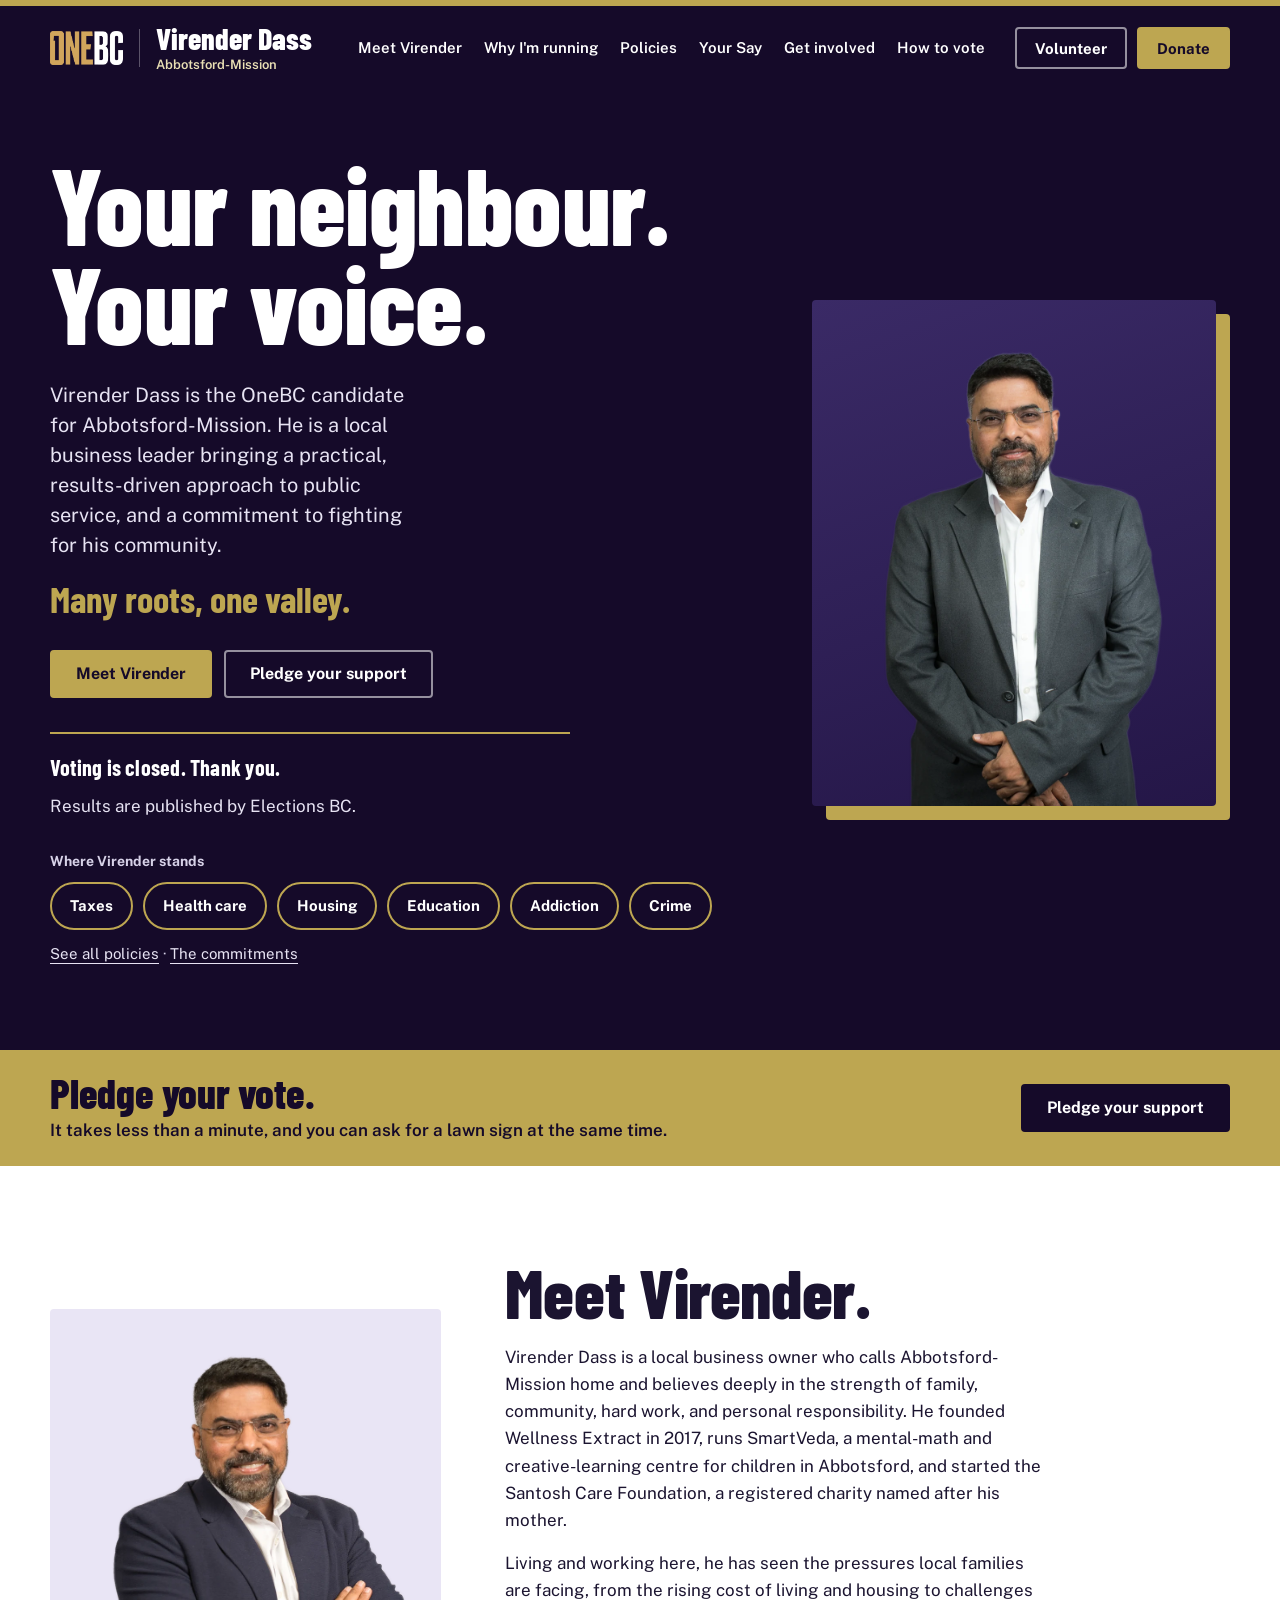
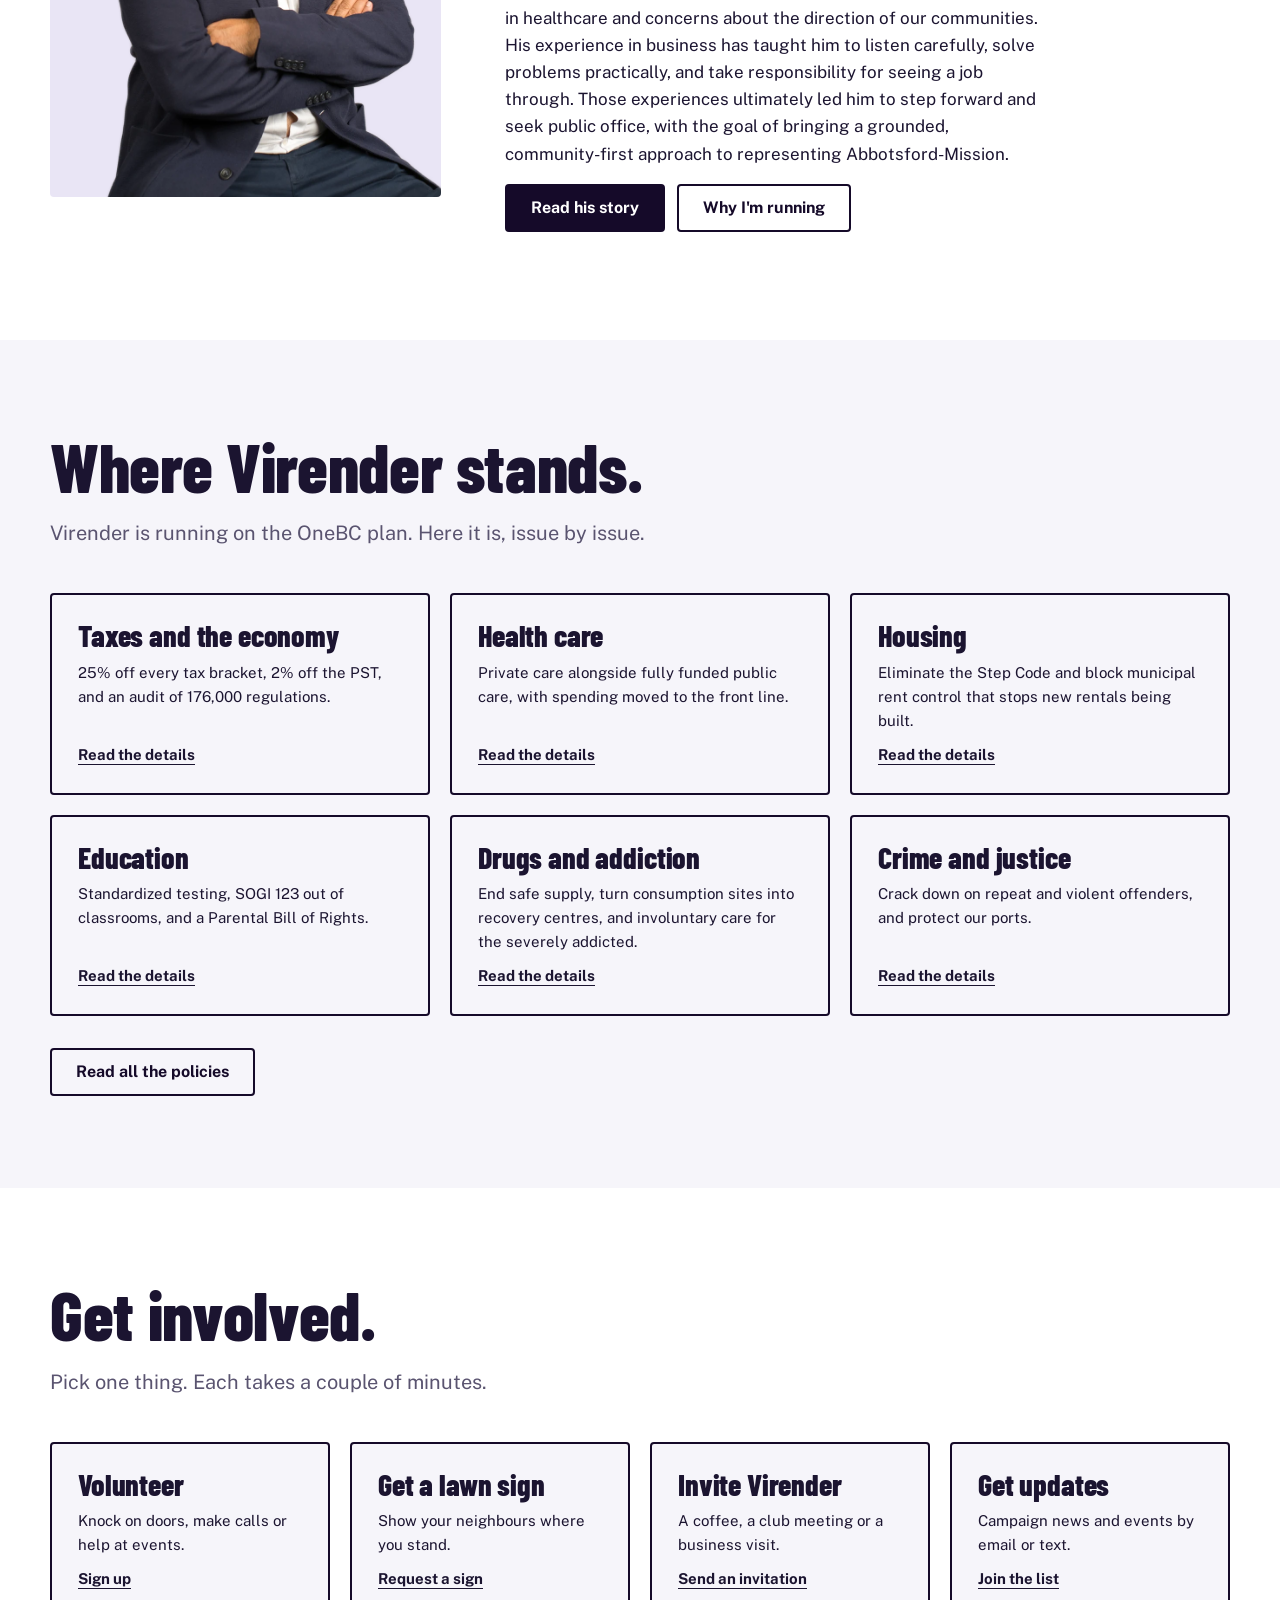
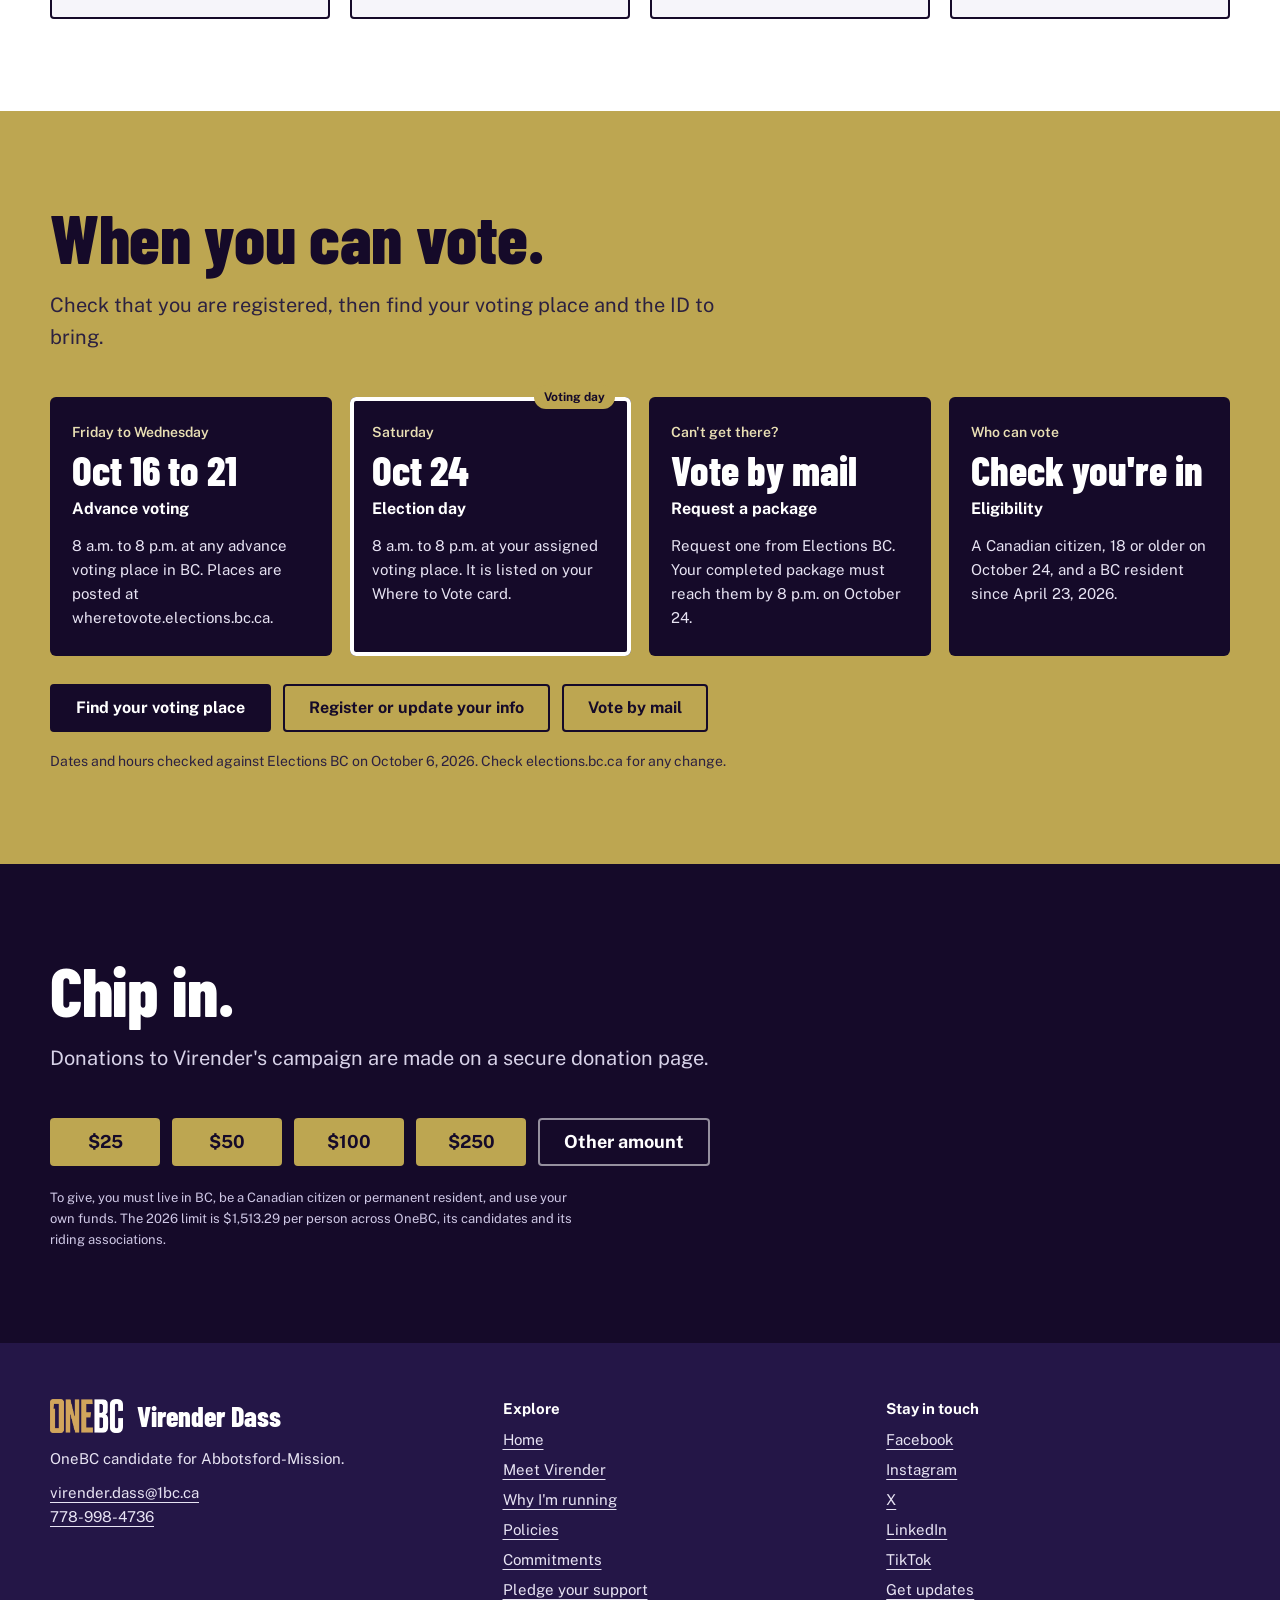
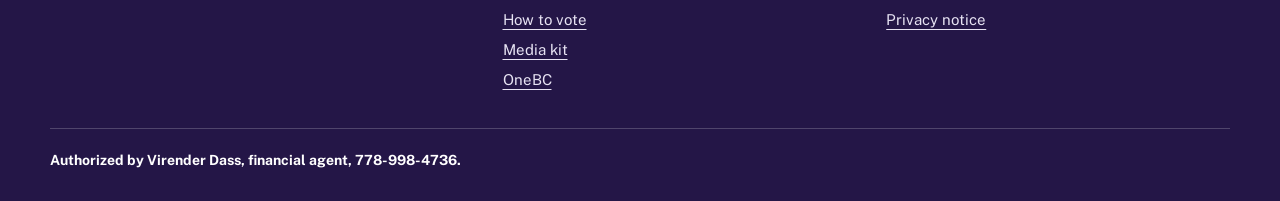
==== commit aa4300e2: "Add 404 page, favicons, share card and WebP hero images; update pages, styles, scripts, robots.txt a" ====
--- a/index.html
+++ b/index.html
@@ -3,26 +3,73 @@
 <head>
 <meta charset="utf-8">
 <meta name="viewport" content="width=device-width,initial-scale=1">
-<title>Virender Dass | OneBC candidate for Abbotsford-Mission</title>
+<title>Virender Dass | OneBC Candidate, Abbotsford-Mission 2026</title>
 <meta name="description" content="Virender Dass is the OneBC candidate for Abbotsford-Mission. Many roots, one valley. Meet him, read where he stands, and find out how to vote on October 24.">
+<link rel="canonical" href="https://virenderdass.ca/">
 <meta name="theme-color" content="#150A29">
-<meta property="og:title" content="Virender Dass | OneBC candidate for Abbotsford-Mission">
+<meta property="og:title" content="Virender Dass | OneBC Candidate, Abbotsford-Mission 2026">
 <meta property="og:description" content="Virender Dass is the OneBC candidate for Abbotsford-Mission. Many roots, one valley. Meet him, read where he stands, and find out how to vote on October 24.">
 <meta property="og:type" content="website">
-<meta property="og:url" content="https://www.virenderdass.ca/">
-<meta property="og:image" content="https://www.virenderdass.ca/assets/img/virender-portrait.jpg">
+<meta property="og:url" content="https://virenderdass.ca/">
+<meta property="og:image" content="https://virenderdass.ca/assets/img/share-card.jpg">
+<meta property="og:image:width" content="1200">
+<meta property="og:image:height" content="630">
+<meta property="og:image:alt" content="Virender Dass, OneBC candidate for Abbotsford-Mission">
 <meta name="twitter:card" content="summary_large_image">
-<link rel="icon" href="data:image/svg+xml,%3Csvg xmlns='http://www.w3.org/2000/svg' viewBox='0 0 64 64'%3E%3Crect width='64' height='64' rx='10' fill='%23150A29'/%3E%3Ctext x='32' y='43' font-family='Arial Black,Arial' font-size='28' font-weight='800' text-anchor='middle' fill='%23BDA651'%3EVD%3C/text%3E%3C/svg%3E">
+<meta name="twitter:image" content="https://virenderdass.ca/assets/img/share-card.jpg">
+<link rel="icon" href="/favicon.ico" sizes="48x48">
+<link rel="icon" type="image/png" sizes="192x192" href="/favicon-192.png">
+<link rel="apple-touch-icon" href="/apple-touch-icon.png">
 <link rel="preconnect" href="https://fonts.googleapis.com">
 <link rel="preconnect" href="https://fonts.gstatic.com" crossorigin>
 <link href="https://fonts.googleapis.com/css2?family=Barlow+Condensed:wght@600;700;800&family=Public+Sans:wght@400;600;700&display=swap" rel="stylesheet">
+<link rel="preload" as="image" href="/assets/img/virender-hero.webp" type="image/webp" fetchpriority="high">
 <link rel="stylesheet" href="assets/style.css">
+<meta name="google-site-verification" content="gEOGqkCtDQ3HSSm0iR-bNP9rCApouEtlYIcQzOANTzs" />
+<script type="application/ld+json">
+{
+  "@context": "https://schema.org",
+  "@graph": [
+    {
+      "@type": "Person",
+      "@id": "https://virenderdass.ca/#virender",
+      "name": "Virender Dass",
+      "url": "https://virenderdass.ca/",
+      "image": "https://virenderdass.ca/assets/img/virender-portrait.jpg",
+      "jobTitle": "OneBC candidate for Abbotsford-Mission",
+      "description": "Virender Dass is the OneBC candidate for Abbotsford-Mission, a local business owner running in the 2026 BC election.",
+      "affiliation": {
+        "@type": "Organization",
+        "name": "OneBC",
+        "url": "https://1bc.ca/"
+      },
+      "sameAs": [
+        "https://www.facebook.com/people/Virender-Dass-for-Abbotsford-Mission/61595107021778/",
+        "https://www.instagram.com/virenderdassbc/",
+        "https://x.com/virenderdassbc",
+        "https://www.linkedin.com/company/virenderdassabbotsfordmission/",
+        "https://www.tiktok.com/@virender.dass"
+      ]
+    },
+    {
+      "@type": "WebSite",
+      "@id": "https://virenderdass.ca/#website",
+      "url": "https://virenderdass.ca/",
+      "name": "Virender Dass for Abbotsford-Mission",
+      "inLanguage": "en-CA",
+      "publisher": {
+        "@id": "https://virenderdass.ca/#virender"
+      }
+    }
+  ]
+}
+</script>
 </head>
 <body id="top">
 <a class="skip" href="#main">Skip to content</a>
 <header class="site-header">
   <div class="wrap bar">
-    <a class="lockup" href="index.html" aria-label="Virender Dass, OneBC candidate for Abbotsford-Mission. Home">
+    <a class="lockup" href="/" aria-label="Virender Dass, OneBC candidate for Abbotsford-Mission. Home">
       <img class="party-logo" src="assets/onebc-logo-reversed.png" alt="OneBC" width="73" height="34">
       <span class="rule" aria-hidden="true"></span>
       <span><span class="name">Virender Dass</span><span class="sub">Abbotsford-Mission</span></span>
@@ -30,12 +77,12 @@
     <a class="btn btn-gold header-donate" href="#donate">Donate</a>
     <button class="menu-btn" aria-expanded="false" aria-controls="nav">Menu</button>
     <nav class="nav" id="nav" aria-label="Main">
-      <a class="link" href="meet-virender.html">Meet Virender</a>
-      <a class="link" href="why-im-running.html">Why I'm running</a>
-      <a class="link" href="policies.html">Policies</a>
-      <a class="link" href="your-say.html">Your Say</a>
-      <a class="link" href="index.html#involved">Get involved</a>
-      <a class="link" href="index.html#vote">How to vote</a>
+      <a class="link" href="/meet-virender">Meet Virender</a>
+      <a class="link" href="/why-im-running">Why I'm running</a>
+      <a class="link" href="/policies">Policies</a>
+      <a class="link" href="/your-say">Your Say</a>
+      <a class="link" href="/#involved">Get involved</a>
+      <a class="link" href="/#vote">How to vote</a>
       <span class="cta">
         <button class="btn btn-ghost" data-form="volunteer" type="button">Volunteer</button>
         <a class="btn btn-gold" href="#donate">Donate</a>
@@ -51,8 +98,8 @@
       <p class="lede">Virender Dass is the OneBC candidate for Abbotsford-Mission. He is a local business leader bringing a practical, results-driven approach to public service, and a commitment to fighting for his community.</p>
       <p class="tagline">Many roots, one valley.</p>
       <div class="actions">
-        <a class="btn btn-gold" href="meet-virender.html">Meet Virender</a>
-        <a class="btn btn-ghost" href="pledge.html">Pledge your support</a>
+        <a class="btn btn-gold" href="/meet-virender">Meet Virender</a>
+        <a class="btn btn-ghost" href="/pledge">Pledge your support</a>
       </div>
       <div class="countdown" id="countdown">
         <p class="cd-label" id="cd-label">Election day is Saturday, October 24</p>
@@ -68,18 +115,18 @@
       <div class="pills">
         <p class="pills-label">Where Virender stands</p>
         <ul>
-          <li><a href="policies.html#costs">Taxes</a></li>
-          <li><a href="policies.html#health">Health care</a></li>
-          <li><a href="policies.html#housing">Housing</a></li>
-          <li><a href="policies.html#education">Education</a></li>
-          <li><a href="policies.html#safety">Addiction</a></li>
-          <li><a href="policies.html#crime">Crime</a></li>
+          <li><a href="/policies#costs">Taxes</a></li>
+          <li><a href="/policies#health">Health care</a></li>
+          <li><a href="/policies#housing">Housing</a></li>
+          <li><a href="/policies#education">Education</a></li>
+          <li><a href="/policies#safety">Addiction</a></li>
+          <li><a href="/policies#crime">Crime</a></li>
         </ul>
-        <p class="pill-links"><a href="policies.html">See all policies</a> <span aria-hidden="true">·</span> <a href="commitments.html">The commitments</a></p>
+        <p class="pill-links"><a href="/policies">See all policies</a> <span aria-hidden="true">·</span> <a href="/commitments">The commitments</a></p>
       </div>
     </div>
     <figure class="portrait">
-      <div class="frame has-img" id="portrait"><img src="assets/img/virender-portrait.jpg" alt="Virender Dass, OneBC candidate for Abbotsford-Mission" width="1000" height="1250"></div>
+      <div class="frame has-img" id="portrait"><img fetchpriority="high" src="assets/img/virender-hero.webp" alt="Virender Dass, OneBC candidate for Abbotsford-Mission" width="1000" height="1250"></div>
     </figure>
   </div>
 </section>
@@ -90,18 +137,18 @@
       <h2>Pledge your vote.</h2>
       <p>It takes less than a minute, and you can ask for a lawn sign at the same time.</p>
     </div>
-    <a class="btn btn-navy" href="pledge.html">Pledge your support</a>
+    <a class="btn btn-navy" href="/pledge">Pledge your support</a>
   </div>
 </section>
 
 <section class="block teaser" aria-labelledby="meet-title">
-  <!-- ADD A PHOTO HERE: (1) save a 4:5 image, about 900 x 1125 px, as assets/img/virender-community.jpg  (2) delete " no-photo" from the class on the line below  (3) paste this as the first child of this div, then edit the alt text: <figure class="photo-fig"><div class="photo-box"><img src="assets/img/virender-community.jpg" alt="DESCRIBE THE PHOTO" width="900" height="1125" loading="lazy"></div></figure> -->
-<div class="wrap teaser-grid no-photo">
+  <div class="wrap teaser-grid">
+    <figure class="photo-fig"><div class="photo-box"><img src="assets/img/virender-meet.webp" alt="Virender Dass, OneBC candidate for Abbotsford-Mission" width="900" height="1125" loading="lazy"></div></figure>
     <div>
       <h2 id="meet-title">Meet Virender.</h2>
       <p>Virender Dass is a local business owner who calls Abbotsford-Mission home and believes deeply in the strength of family, community, hard work, and personal responsibility. He founded Wellness Extract in 2017, runs SmartVeda, a mental-math and creative-learning centre for children in Abbotsford, and started the Santosh Care Foundation, a registered charity named after his mother.</p>
       <p>Living and working here, he has seen the pressures local families are facing, from the rising cost of living and housing to challenges in healthcare and concerns about the direction of our communities. His experience in business has taught him to listen carefully, solve problems practically, and take responsibility for seeing a job through. Those experiences ultimately led him to step forward and seek public office, with the goal of bringing a grounded, community-first approach to representing Abbotsford-Mission.</p>
-      <p><a class="btn btn-navy" href="meet-virender.html">Read his story</a> &nbsp; <a class="btn btn-line" href="why-im-running.html">Why I'm running</a></p>
+      <p><a class="btn btn-navy" href="/meet-virender">Read his story</a> &nbsp; <a class="btn btn-line" href="/why-im-running">Why I'm running</a></p>
     </div>
   </div>
 </section>
@@ -113,14 +160,14 @@
       <p>Virender is running on the OneBC plan. Here it is, issue by issue.</p>
     </div>
     <div class="tiles three">
-      <a class="tile" href="policies.html#costs"><h3>Taxes and the economy</h3><p>25% off every tax bracket, 2% off the PST, and an audit of 176,000 regulations.</p><span class="go">Read the details</span></a>
-      <a class="tile" href="policies.html#health"><h3>Health care</h3><p>Private care alongside fully funded public care, with spending moved to the front line.</p><span class="go">Read the details</span></a>
-      <a class="tile" href="policies.html#housing"><h3>Housing</h3><p>Eliminate the Step Code and block municipal rent control that stops new rentals being built.</p><span class="go">Read the details</span></a>
-      <a class="tile" href="policies.html#education"><h3>Education</h3><p>Standardized testing, SOGI 123 out of classrooms, and a Parental Bill of Rights.</p><span class="go">Read the details</span></a>
-      <a class="tile" href="policies.html#safety"><h3>Drugs and addiction</h3><p>End safe supply, turn consumption sites into recovery centres, and involuntary care for the severely addicted.</p><span class="go">Read the details</span></a>
-      <a class="tile" href="policies.html#crime"><h3>Crime and justice</h3><p>Crack down on repeat and violent offenders, and protect our ports.</p><span class="go">Read the details</span></a>
-    </div>
-    <p style="margin-top:32px"><a class="btn btn-line" href="policies.html">Read all the policies</a></p>
+      <a class="tile" href="/policies#costs"><h3>Taxes and the economy</h3><p>25% off every tax bracket, 2% off the PST, and an audit of 176,000 regulations.</p><span class="go">Read the details</span></a>
+      <a class="tile" href="/policies#health"><h3>Health care</h3><p>Private care alongside fully funded public care, with spending moved to the front line.</p><span class="go">Read the details</span></a>
+      <a class="tile" href="/policies#housing"><h3>Housing</h3><p>Eliminate the Step Code and block municipal rent control that stops new rentals being built.</p><span class="go">Read the details</span></a>
+      <a class="tile" href="/policies#education"><h3>Education</h3><p>Standardized testing, SOGI 123 out of classrooms, and a Parental Bill of Rights.</p><span class="go">Read the details</span></a>
+      <a class="tile" href="/policies#safety"><h3>Drugs and addiction</h3><p>End safe supply, turn consumption sites into recovery centres, and involuntary care for the severely addicted.</p><span class="go">Read the details</span></a>
+      <a class="tile" href="/policies#crime"><h3>Crime and justice</h3><p>Crack down on repeat and violent offenders, and protect our ports.</p><span class="go">Read the details</span></a>
+    </div>
+    <p style="margin-top:32px"><a class="btn btn-line" href="/policies">Read all the policies</a></p>
   </div>
 </section>
 
@@ -212,14 +259,14 @@
       <div>
         <h4>Explore</h4>
         <ul>
-          <li><a href="index.html">Home</a></li>
-          <li><a href="meet-virender.html">Meet Virender</a></li>
-          <li><a href="why-im-running.html">Why I'm running</a></li>
-          <li><a href="policies.html">Policies</a></li>
-          <li><a href="commitments.html">Commitments</a></li>
-          <li><a href="pledge.html">Pledge your support</a></li>
-          <li><a href="index.html#vote">How to vote</a></li>
-          <li><a href="media-kit.html">Media kit</a></li>
+          <li><a href="/">Home</a></li>
+          <li><a href="/meet-virender">Meet Virender</a></li>
+          <li><a href="/why-im-running">Why I'm running</a></li>
+          <li><a href="/policies">Policies</a></li>
+          <li><a href="/commitments">Commitments</a></li>
+          <li><a href="/pledge">Pledge your support</a></li>
+          <li><a href="/#vote">How to vote</a></li>
+          <li><a href="/media-kit">Media kit</a></li>
           <li><a href="https://1bc.ca/" target="_blank" rel="noopener">OneBC</a></li>
         </ul>
       </div>
--- a/assets/style.css
+++ b/assets/style.css
@@ -475,3 +475,8 @@
 }
 
 @media (max-width:352px){.site-header .party-logo{display:none}}
+
+@media (max-width:980px){.teaser-grid .photo-fig{order:2}}
+
+/* cutout portrait: keep depth behind the transparent background */
+.portrait .frame.has-img{background:linear-gradient(160deg,#3a2a66,#241647)}
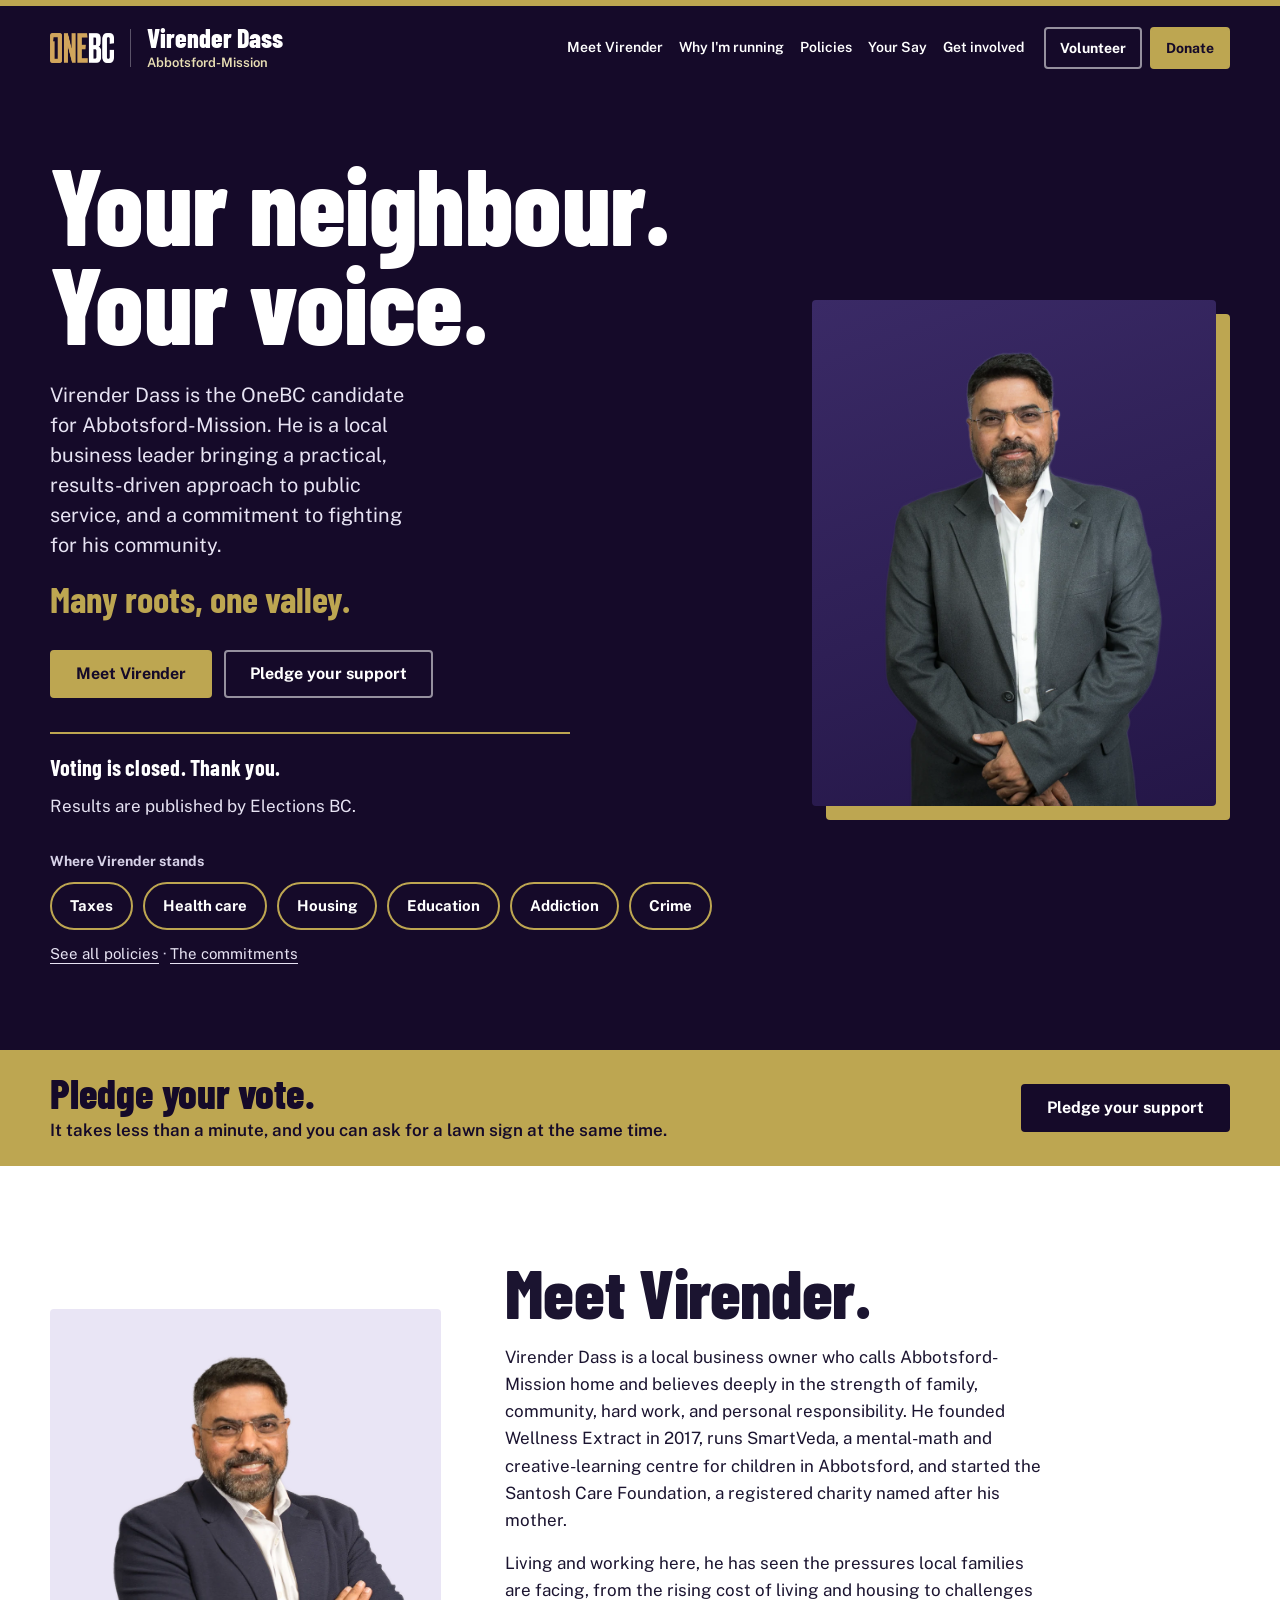
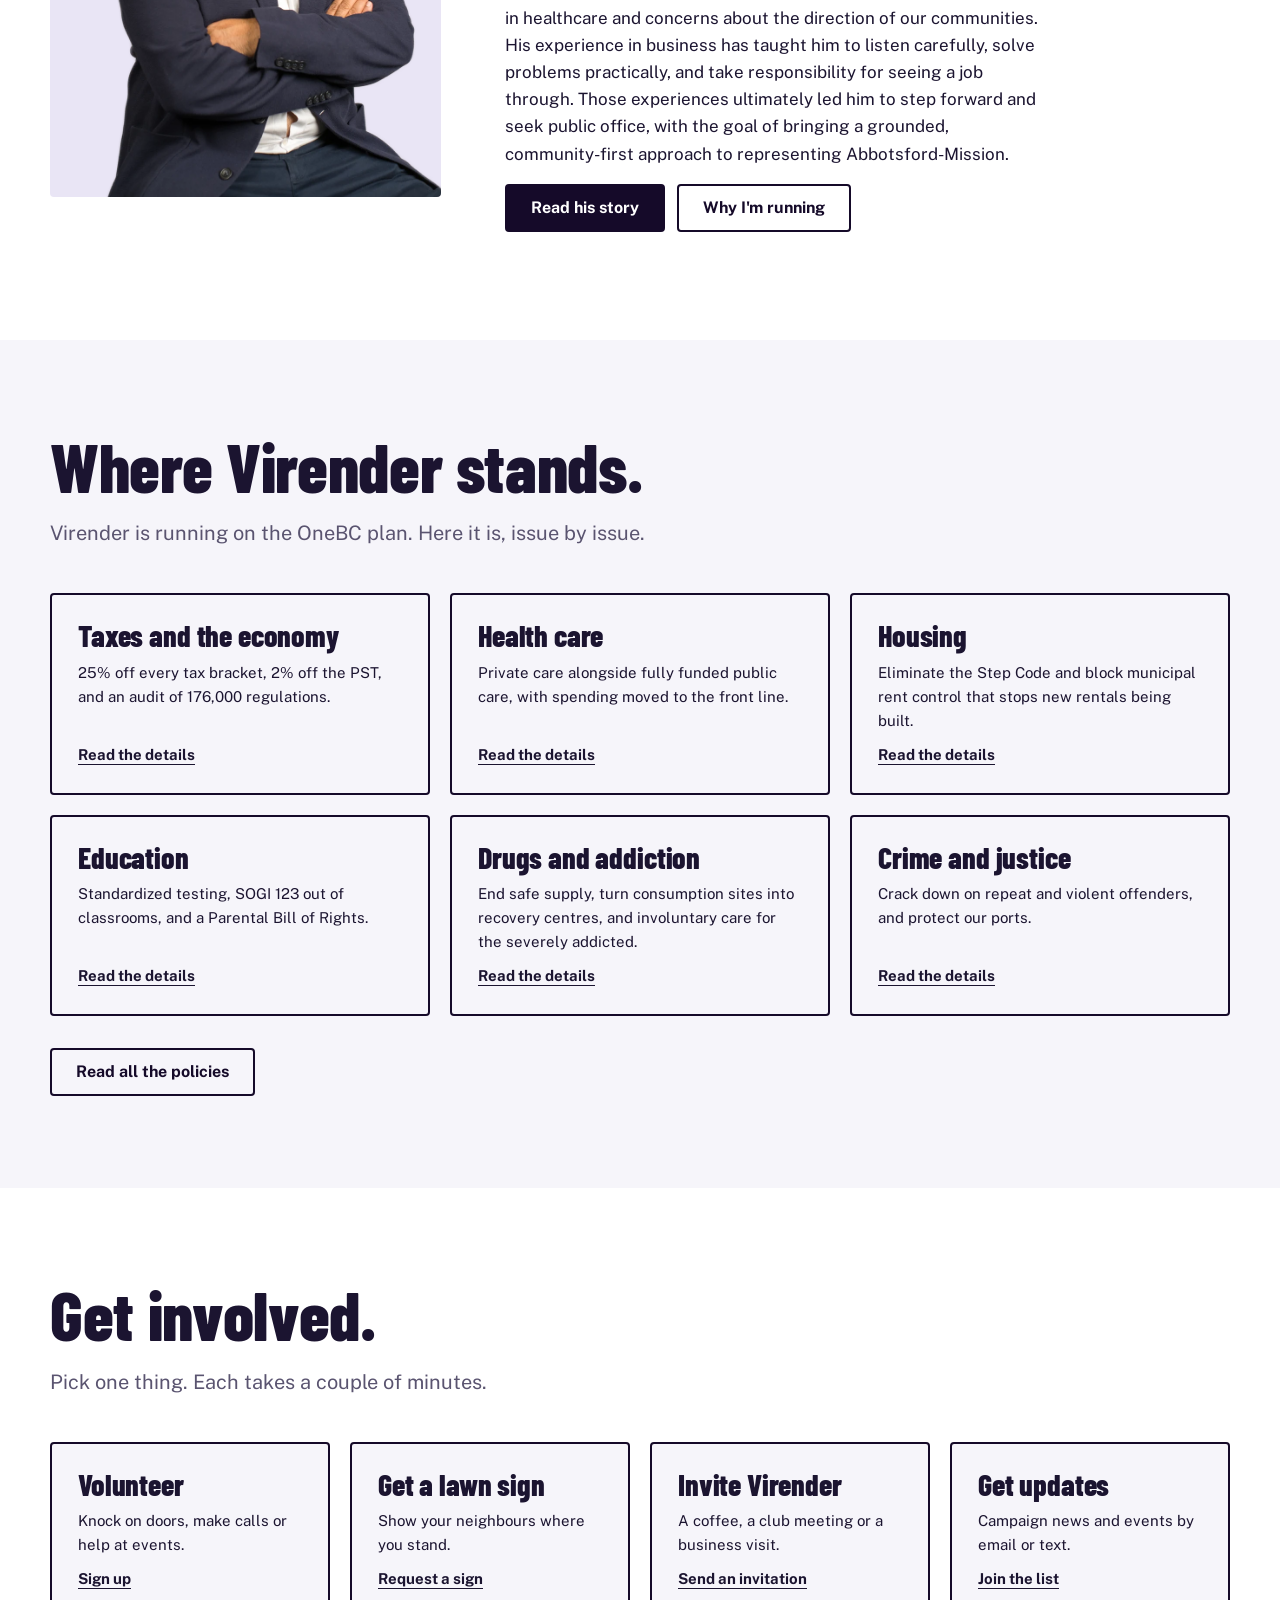
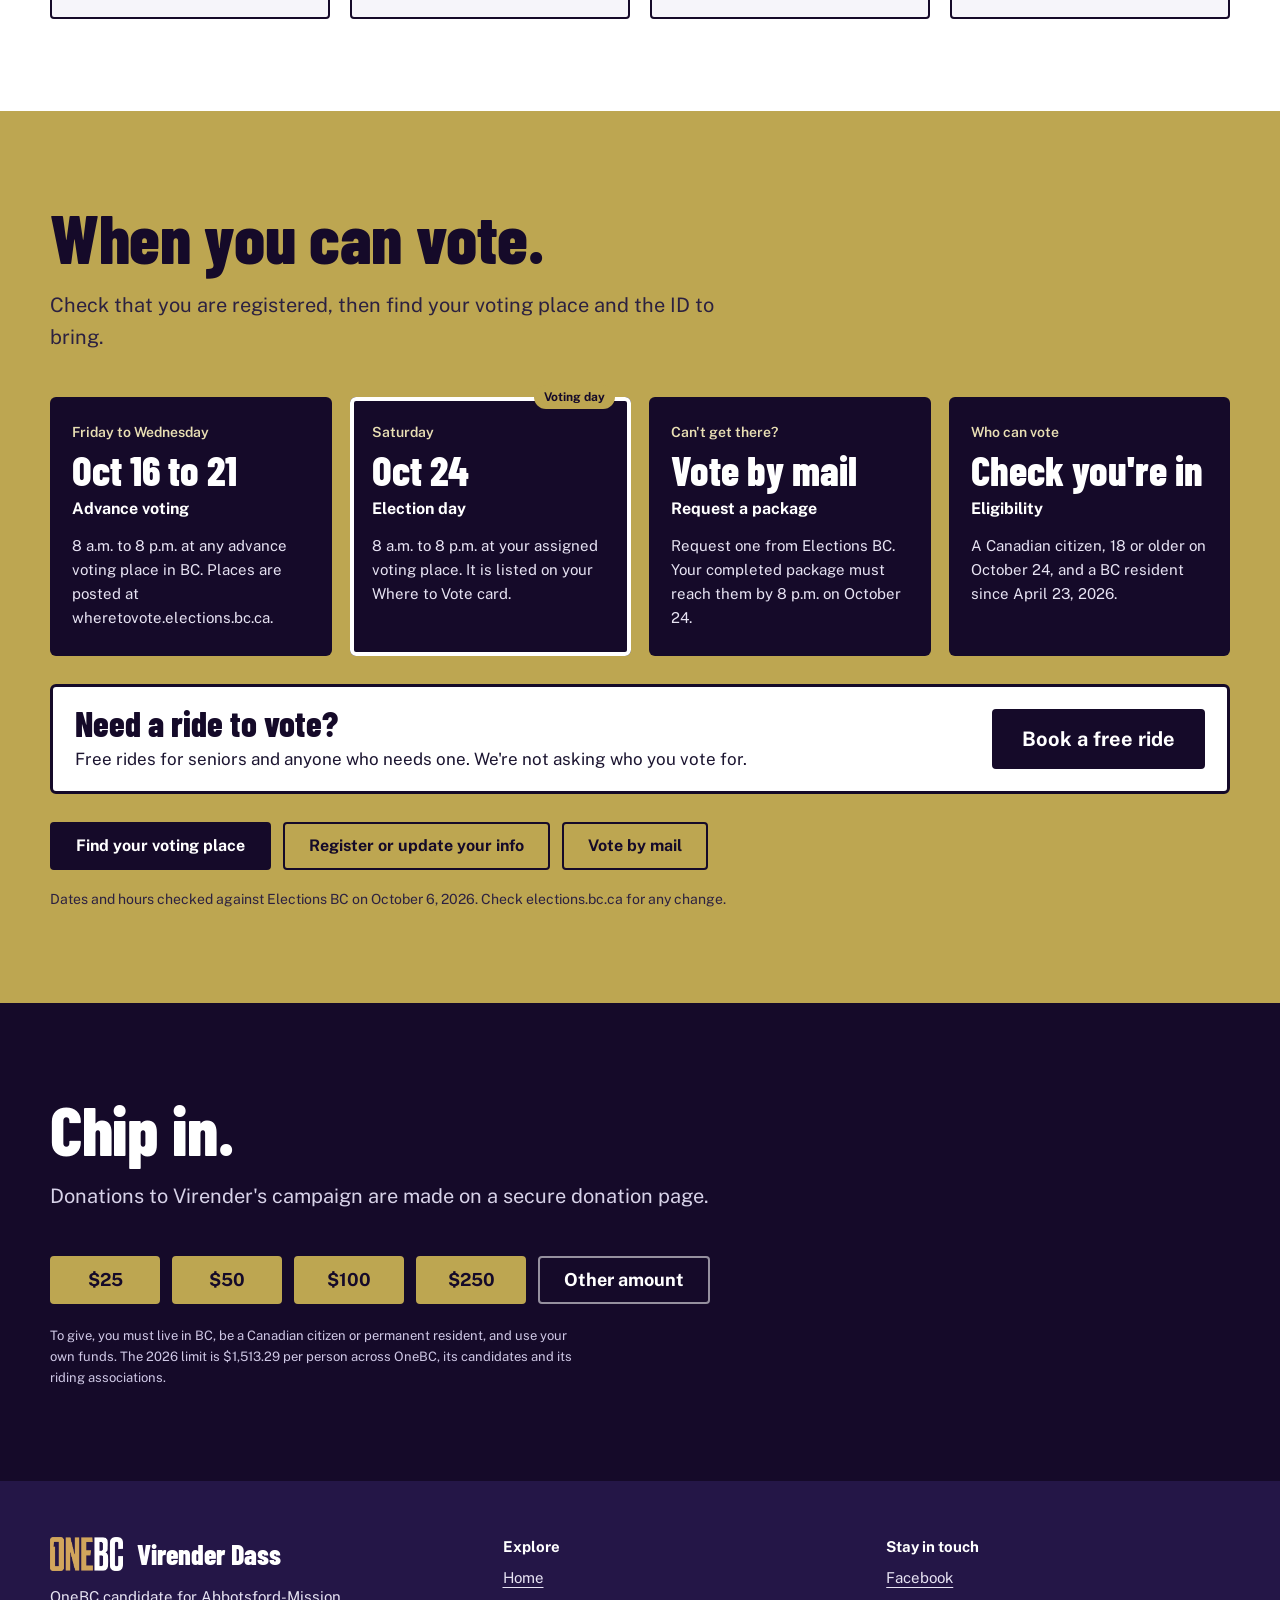
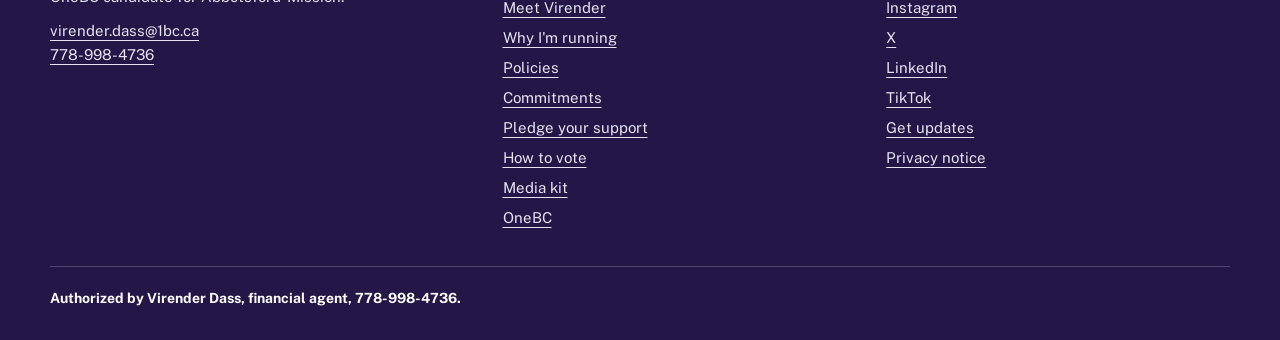
==== commit 705a15d9: "Add free ride to vote pages and videos script; update pages, styles and images; reapply 96x96 favico" ====
--- a/index.html
+++ b/index.html
@@ -17,7 +17,8 @@
 <meta property="og:image:alt" content="Virender Dass, OneBC candidate for Abbotsford-Mission">
 <meta name="twitter:card" content="summary_large_image">
 <meta name="twitter:image" content="https://virenderdass.ca/assets/img/share-card.jpg">
-<link rel="icon" href="/favicon.ico" sizes="48x48">
+<link rel="icon" type="image/png" sizes="96x96" href="/favicon-96.png">
+<link rel="icon" href="/favicon.ico" sizes="any">
 <link rel="icon" type="image/png" sizes="192x192" href="/favicon-192.png">
 <link rel="apple-touch-icon" href="/apple-touch-icon.png">
 <link rel="preconnect" href="https://fonts.googleapis.com">
@@ -81,8 +82,9 @@
       <a class="link" href="/why-im-running">Why I'm running</a>
       <a class="link" href="/policies">Policies</a>
       <a class="link" href="/your-say">Your Say</a>
+      <a class="link" href="/#trending" data-trending-link hidden>Trending</a>
       <a class="link" href="/#involved">Get involved</a>
-      <a class="link" href="/#vote">How to vote</a>
+      <a class="link" href="/free-ride-to-vote" data-ride-link>Free ride to vote</a>
       <span class="cta">
         <button class="btn btn-ghost" data-form="volunteer" type="button">Volunteer</button>
         <a class="btn btn-gold" href="#donate">Donate</a>
@@ -171,6 +173,17 @@
   </div>
 </section>
 
+<section class="block trending" id="trending" aria-labelledby="trend-title" hidden>
+  <div class="wrap">
+    <div class="sec-head">
+      <h2 id="trend-title">Trending on social.</h2>
+      <p>Short videos from Virender's Facebook and Instagram. Press play to watch.</p>
+    </div>
+    <div class="video-row" id="video-row" role="region" aria-label="Campaign videos" tabindex="0"></div>
+    <p class="video-note">Videos load from Facebook, Instagram or YouTube only after you press play, and those companies may collect information when they do. <button class="linkbtn" type="button" data-privacy-open>Privacy notice</button></p>
+  </div>
+</section>
+
 <section class="block involved" id="involved" aria-labelledby="inv-title">
   <div class="wrap">
     <div class="sec-head">
@@ -218,6 +231,10 @@
         <span class="what">Eligibility</span>
         <p>A Canadian citizen, 18 or older on October 24, and a BC resident since April 23, 2026.</p>
       </div>
+    </div>
+    <div class="ride-strip">
+      <div><strong>Need a ride to vote?</strong><span>Free rides for seniors and anyone who needs one. We're not asking who you vote for.</span></div>
+      <a class="btn btn-navy btn-lg" href="/free-ride-to-vote">Book a free ride</a>
     </div>
     <p class="vote-actions">
       <a class="btn btn-navy" href="https://wheretovote.elections.bc.ca" target="_blank" rel="noopener">Find your voting place</a>
@@ -296,6 +313,7 @@
     <div id="dlg-body"></div>
   </div>
 </dialog>
+<script src="assets/videos.js"></script>
 <script src="assets/site.js"></script>
 </body>
 </html>
--- a/assets/style.css
+++ b/assets/style.css
@@ -212,7 +212,7 @@
   .f-grid{grid-template-columns:1fr 1fr}
   .portrait{max-width:420px}
 }
-@media (max-width:1100px){
+@media (max-width:1139px){
   .menu-btn{display:block}
   .nav{display:none;position:absolute;left:0;right:0;top:100%;background:var(--navy);flex-direction:column;align-items:stretch;gap:0;padding:12px 24px 24px;border-bottom:4px solid var(--gold)}
   .nav.open{display:flex}
@@ -439,7 +439,7 @@
 }
 /* 3. Donate stays visible in the sticky header on phones */
 .header-donate{display:none}
-@media (max-width:1100px){
+@media (max-width:1139px){
   .header-donate{display:inline-flex;margin-left:auto;min-height:42px;padding:8px 16px;font-size:15px}
   .header-donate + .menu-btn{margin-left:10px}
 }
@@ -456,7 +456,7 @@
 .done .next-btns{display:flex;flex-wrap:wrap;gap:10px}
 
 /* phone header: logo, name, Donate and Menu must all fit */
-@media (max-width:1100px){.bar{gap:10px}}
+@media (max-width:1139px){.bar{gap:10px}}
 @media (max-width:640px){
   .lockup{gap:10px;min-width:0}
   .site-header .party-logo{height:22px;width:auto}
@@ -480,3 +480,77 @@
 
 /* cutout portrait: keep depth behind the transparent background */
 .portrait .frame.has-img{background:linear-gradient(160deg,#3a2a66,#241647)}
+
+/* Trending on social */
+.trending{background:var(--paper)}
+.video-row{display:grid;grid-template-columns:repeat(auto-fill,minmax(210px,1fr));gap:26px 20px;align-items:start}
+.vcard2{min-width:0}
+.vframe{position:relative;border-radius:6px;overflow:hidden;background:var(--navy);width:100%}
+.vframe iframe{position:absolute;inset:0;width:100%;height:100%;border:0}
+.vplay{position:absolute;inset:0;width:100%;height:100%;border:0;padding:16px;cursor:pointer;text-align:left;color:var(--white);background:linear-gradient(160deg,#3a2a66,#150A29);display:flex;flex-direction:column;justify-content:flex-end;gap:10px;font:inherit}
+.vplay.has-thumb img{position:absolute;inset:0;width:100%;height:100%;object-fit:cover}
+.vplay.has-thumb::after{content:"";position:absolute;inset:0;background:linear-gradient(to top,rgba(21,10,41,.88),rgba(21,10,41,.1) 60%)}
+.vplay>*{position:relative;z-index:1}
+.vbadge{position:absolute!important;top:14px;left:14px;font:700 12px/1 var(--body);background:rgba(255,255,255,.14);padding:6px 10px;border-radius:99px}
+.vbtn{position:absolute!important;top:50%;left:50%;transform:translate(-50%,-60%);width:64px;height:64px;border-radius:50%;background:var(--gold);color:var(--navy);display:grid;place-items:center;font-size:24px;padding-left:5px;transition:transform .15s}
+.vplay:hover .vbtn,.vplay:focus-visible .vbtn{transform:translate(-50%,-60%) scale(1.08)}
+.vtitle{font:700 21px/1.1 var(--display);letter-spacing:.005em}
+.vmeta{margin-top:10px;display:flex;flex-wrap:wrap;gap:6px 12px;align-items:center;font-size:15px}
+.vtopic{font:700 12px/1 var(--body);background:rgba(21,10,41,.09);padding:5px 9px;border-radius:99px}
+.video-note{margin-top:28px;font-size:14px;color:var(--muted);max-width:70ch}
+.video-note .linkbtn{color:var(--ink)}
+@media (max-width:640px){
+  .video-row{grid-template-columns:none;grid-auto-flow:column;grid-auto-columns:70%;overflow-x:auto;scroll-snap-type:x mandatory;padding-bottom:12px;margin-right:-18px;padding-right:18px}
+  .vcard2{scroll-snap-align:start}
+}
+@media (prefers-reduced-motion:reduce){.vbtn{transition:none}}
+
+/* desktop header: compact enough for seven links plus the two buttons on one line */
+@media (min-width:1140px){
+  .nav{gap:16px}
+  .nav a.link{font-size:14px;white-space:nowrap}
+  .nav .cta{margin-left:4px;gap:8px}
+  .nav .btn{padding:8px 14px;font-size:14px}
+  .lockup .name{font-size:26px}
+  .site-header .party-logo{height:30px;width:auto}
+  .bar{gap:20px}
+}
+
+@media (min-width:641px){.vcard2.vwide{grid-column:span 2}}
+
+/* Free Ride to Vote: larger text and bigger buttons */
+.ride-dates{display:grid;grid-template-columns:1fr 1fr;gap:16px;margin-bottom:28px;max-width:760px}
+.ride-dates>div{background:var(--navy);color:var(--white);border-radius:6px;padding:20px 22px}
+.ride-dates strong{display:block;font:800 clamp(2rem,5vw,2.8rem)/1 var(--display)}
+.ride-dates span{display:block;margin-top:8px;font-size:19px;color:#E7E3F3}
+.ride-card{max-width:760px}
+.ride .formcard .intro{font-size:19px}
+.ride .field label,.ride .field .lab{font-size:19px}
+.ride .field input[type=text],.ride .field input[type=tel],.ride .field select,.ride .field textarea{font-size:19px;min-height:58px}
+.ride .field .help{font-size:16px}
+.ride .field .radio-row{display:grid;grid-template-columns:1fr 1fr;gap:12px;margin-top:2px}
+.ride .field .radio-row label{display:flex;align-items:center;gap:12px;border:2px solid #B9B3CC;border-radius:6px;padding:14px 16px;font-size:20px;font-weight:700;cursor:pointer;min-height:58px;background:#fff;margin:0}
+.ride .field .radio-row input{width:26px;height:26px;accent-color:var(--navy);margin:0}
+.ride .field .radio-row label:has(input:checked){border-color:var(--navy);background:var(--gold-soft)}
+.ride .field.invalid .radio-row label{border-color:#A3122A}
+.ride-warn{background:#FFF2CC;border-left:5px solid #8a4b00;padding:10px 14px;margin-top:10px;font-size:17px;font-weight:600}
+.btn-lg{min-height:60px;font-size:20px;padding:14px 28px}
+.ride .btn-submit{width:100%}
+.ride .fine{font-size:15px}
+.ride-footnote{margin-top:22px;max-width:760px;font-size:var(--fs-body)}
+.ride-closed{padding:8px 0}
+.ride-closed h3{font-size:32px;margin-bottom:10px}
+.demo-banner{background:#FFF2CC;border:2px solid #8a4b00;padding:10px 14px;font-weight:700;margin:14px 0 0}
+.confirm{max-width:760px}
+.confirm p{margin-bottom:16px}
+.confirm-ref{background:var(--white);border:3px solid var(--navy);border-radius:6px;padding:20px 24px;margin-bottom:24px;display:inline-block}
+.confirm-ref strong{display:block;font:800 clamp(2.4rem,6vw,3.4rem)/1 var(--display);letter-spacing:.06em;margin:4px 0}
+.confirm-ref span{font-size:var(--fs-body)}
+.confirm-actions{display:flex;flex-wrap:wrap;gap:12px;margin-top:26px}
+.ride-strip{display:flex;align-items:center;justify-content:space-between;gap:18px;flex-wrap:wrap;background:var(--white);border:3px solid var(--navy);border-radius:6px;padding:18px 22px;margin-bottom:28px;max-width:900px}
+.ride-strip strong{display:block;font:800 clamp(1.7rem,3.4vw,2.2rem)/1.05 var(--display);color:var(--navy)}
+.ride-strip span{display:block;margin-top:4px;font-size:var(--fs-body);color:var(--ink)}
+@media (max-width:640px){.ride-dates{grid-template-columns:1fr}.ride-strip .btn{width:100%}}
+
+.ride-strip{max-width:none}
+.ride-strip>div{flex:1 1 320px;min-width:0}
